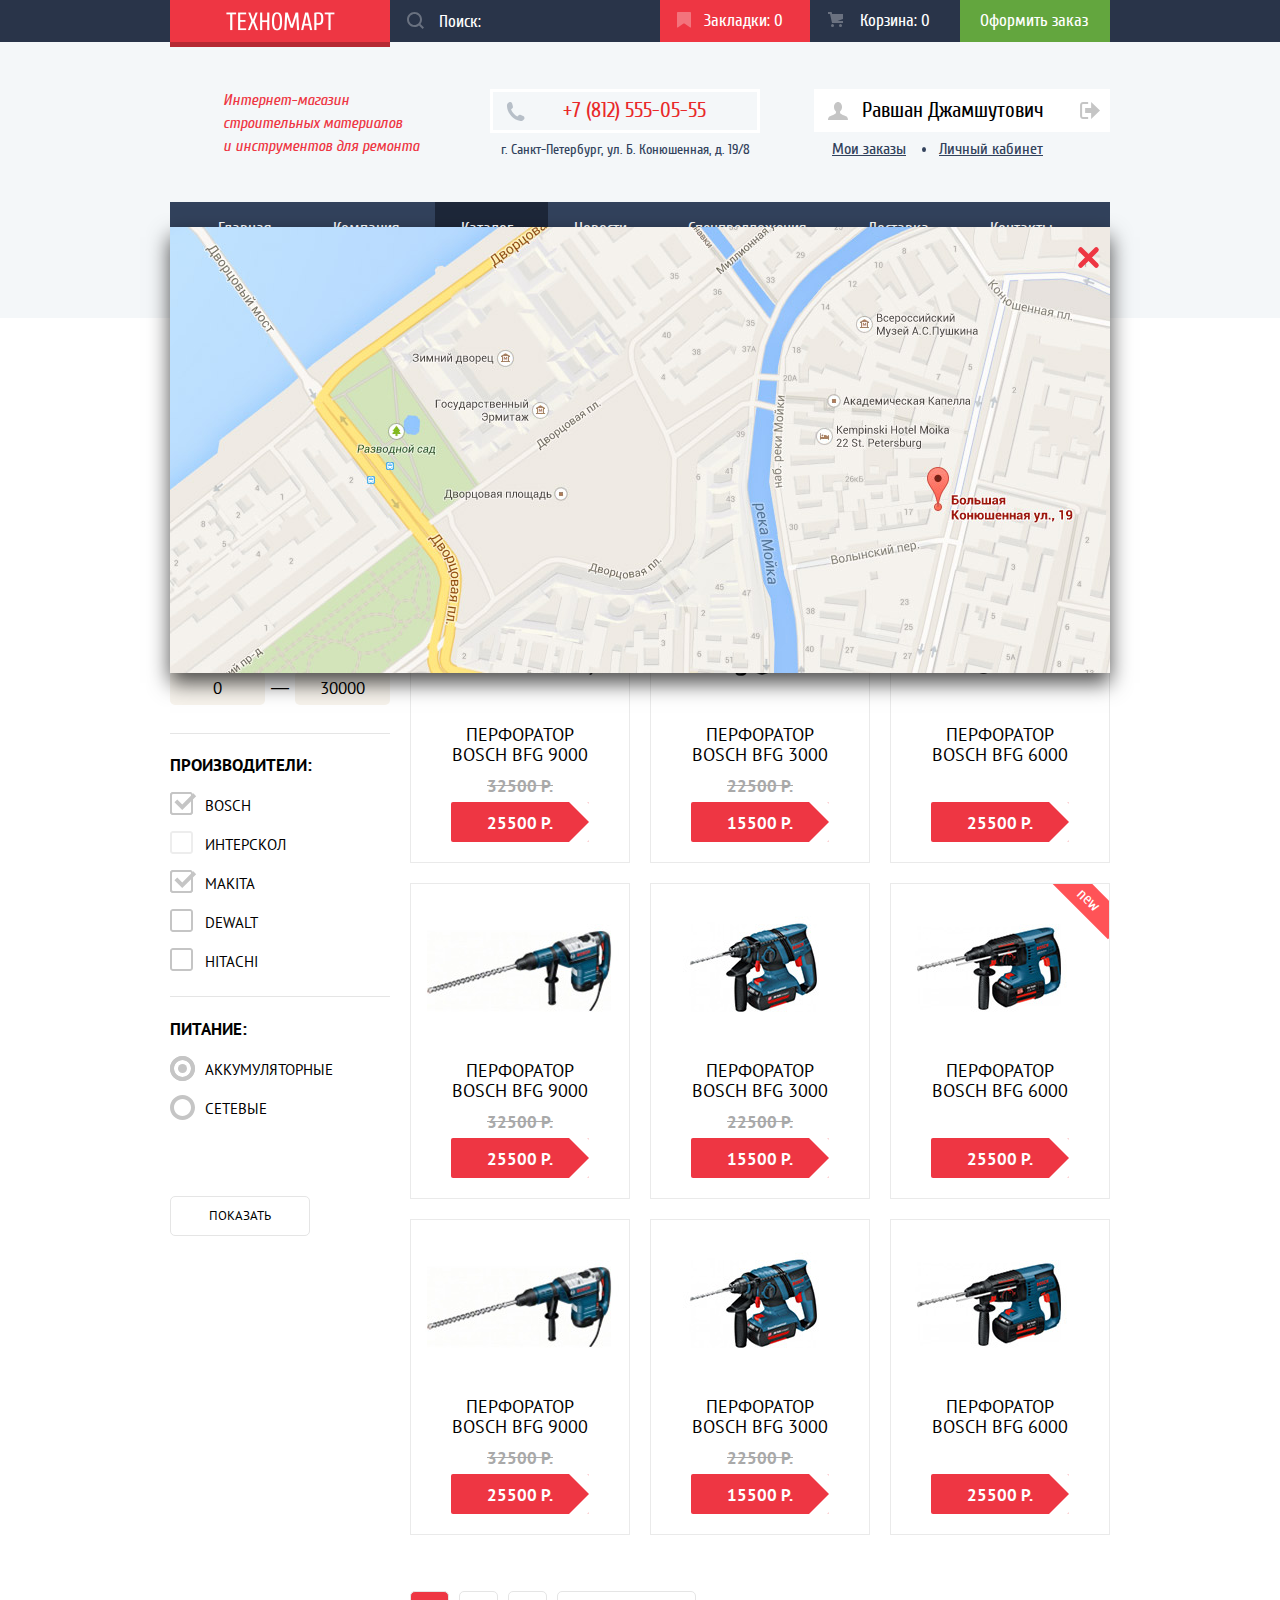
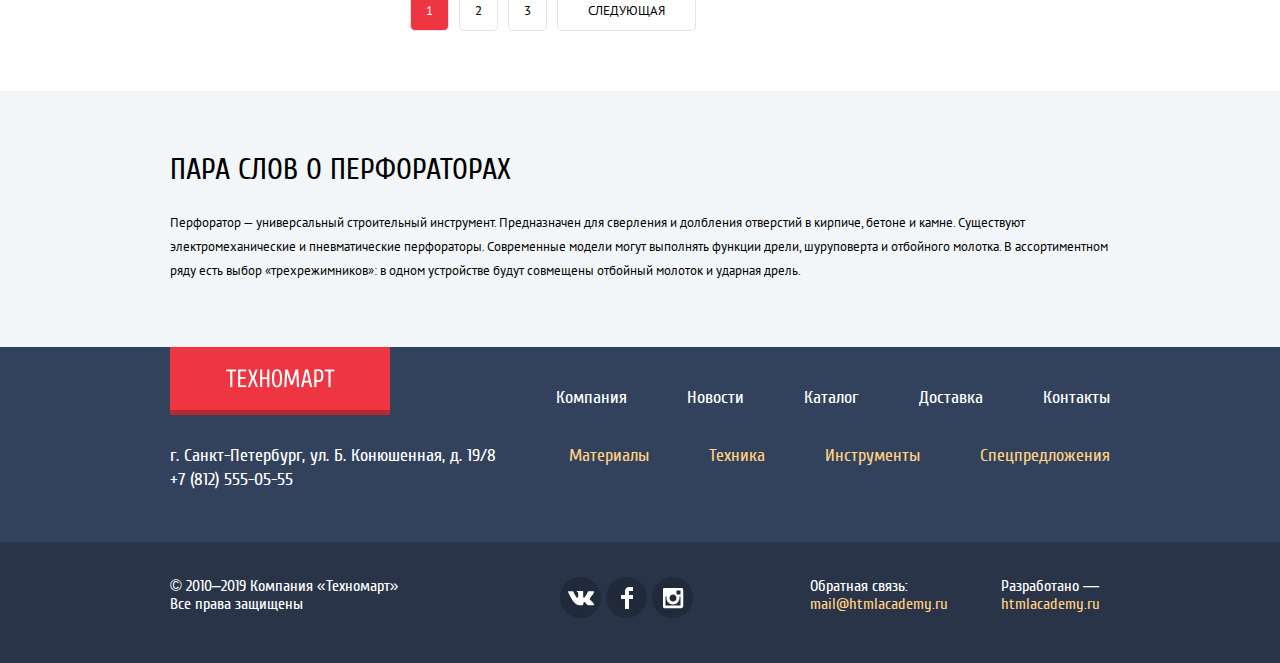
==== catalog.html @ ecae7a35 "Полностью сверстанный сайт без интерактива" ====
<!DOCTYPE html>
<html lang="ru">
<head>
  <meta charset="utf-8">
  <title>Главная страница - Интернет магазин строительных материалов и инструментов для ремонта</title>

  <meta name="keywords" content="">
  <meta name="description" content="">

  <link rel="icon" type="image/x-icon" href="#">
  <link rel="icon" type="image/png" href="#">

  <link href="https://fonts.googleapis.com/css?family=PT+Sans:400,700&display=swap&subset=cyrillic" rel="stylesheet">

  <link rel="stylesheet" href="css/normalize.css">
  <link rel="stylesheet" href="css/style.css">
</head>
<body class="inner-page">
<svg style="display: none;">
  <symbol id="checkbox-off" viewBox="0 0 27 23">
    <path d="M20,2c0.542,0,1,0.458,1,1v17c0,0.542-0.458,1-1,1H3c-0.542,0-1-0.458-1-1V3c0-0.542,0.458-1,1-1H20 M20,0H3
	C1.35,0,0,1.35,0,3v17c0,1.65,1.35,3,3,3h17c1.65,0,3-1.35,3-3V3C23,1.35,21.65,0,20,0L20,0z"/>
  </symbol>
  <symbol id="checkbox-on" viewBox="0 0 27 23">
    <g>
      <polygon points="7.285,7.486 4.456,10.315 12.239,18.098 26.171,4.166 23.343,1.337 12.239,12.439 		"/>
      <path d="M21,20c0,0.542-0.458,1-1,1H3c-0.542,0-1-0.458-1-1V3c0-0.542,0.458-1,1-1h16.908l1.585-1.585C21.051,0.158,20.545,0,20,0
			H3C1.35,0,0,1.35,0,3v17c0,1.65,1.35,3,3,3h17c1.65,0,3-1.35,3-3v-9.829l-2,2V20z"/>
    </g>
  </symbol>
  <symbol id="radio-off" viewBox="0 0 27 25">
    <path d="M12.5,4c4.687,0,8.5,3.813,8.5,8.5c0,4.687-3.813,8.5-8.5,8.5C7.813,21,4,17.187,4,12.5C4,7.813,7.813,4,12.5,4 M12.5,0
	C5.597,0,0,5.597,0,12.5S5.597,25,12.5,25S25,19.403,25,12.5S19.403,0,12.5,0L12.5,0z"/>
  </symbol>
  <symbol id="radio-on" viewBox="0 0 27 25">
    <g>
      <path d="M12.5,4c4.687,0,8.5,3.813,8.5,8.5c0,4.687-3.813,8.5-8.5,8.5C7.813,21,4,17.187,4,12.5C4,7.813,7.813,4,12.5,4 M12.5,0
	C5.597,0,0,5.597,0,12.5S5.597,25,12.5,25S25,19.403,25,12.5S19.403,0,12.5,0L12.5,0z"/>
      <circle cx="12.5" cy="12.5" r="4.5"/>
    </g>
  </symbol>
</svg>

<header class="main-head">

  <div class="main-head-top">
    <div class="container">

      <a class="logo" href="index.html">
        <img class="logo-img" src="img/logo.png" width="109" height="19" alt="Логотип Техномарт">
      </a>

      <form class="search" action="get">
        <label class="search-box">
          <span class="visually-hidden">Форма поиска по сайту</span>
          <input class="search-input" type="text" name="search" placeholder="Поиск:">
          <svg class="search-img" width="17px" height="17px" viewBox="0 0 17 17" enable-background="new 0 0 17 17"
               xml:space="preserve">
          <path fill="#fff" d="M17,15.586l-3.542-3.542C14.421,10.782,15,9.21,15,7.5C15,3.358,11.643,0,7.5,0C3.358,0,0,3.358,0,7.5
              C0,11.643,3.358,15,7.5,15c1.71,0,3.282-0.579,4.544-1.542L15.586,17L17,15.586z M2,7.5C2,4.467,4.467,2,7.5,2
              C10.532,2,13,4.467,13,7.5c0,3.032-2.468,5.5-5.5,5.5C4.467,13,2,10.532,2,7.5z"/>
        </svg>
        </label>
      </form>

      <ul class="order-counter">
        <li class="order-counter-item">
          <a class="order-counter-link notempty bookmarks" href="#">Закладки: 0</a>
        </li>
        <li class="order-counter-item">
          <a class="order-counter-link cart" href="#">Корзина: 0</a>
        </li>
        <li class="order-counter-item">
          <a class="order-counter-link order" href="#">Оформить заказ</a>
        </li>
      </ul>

    </div>
  </div>

  <div class="main-head-middle">
    <div class="container">

      <h1 class="slogan">Интернет-магазин строительных материалов<br> и инструментов для ремонта</h1>

      <address class="contact">
        <p class="contact-phone">+7 (812) 555-05-55</p>
        <p class="contact-address">г. Санкт-Петербург, ул. Б. Конюшенная, д. 19/8</p>
      </address>

      <ul class="profile">
        <li class="profile-item profile-item-in profile-item-top">
          <a class="profile-link icon" href="#">
            <svg class="icon-login" x="0px" y="0px"
                 width="20px" height="18px" viewBox="0 0 20 18" enable-background="new 0 0 20 18" xml:space="preserve">
              <path fill="#c5c5c5" d="M17.881,14.166c-2.144-0.735-4.256-1.666-5.207-2.39c-0.657-0.501-0.77-1.618-0.517-2.415
              c1.118-0.903,1.864-2.477,1.864-4.278C14.021,2.276,12.221,0,10,0S5.979,2.276,5.979,5.083c0,1.801,0.746,3.374,1.863,4.277
              c0.253,0.798,0.141,1.915-0.517,2.416c-0.95,0.724-3.063,1.654-5.207,2.39S0,18,0,18h20C20,18,20.025,14.901,17.881,14.166z"/>
            </svg>
            Равшан Джамшутович
          </a>
          <a class="profile-link profile-link-logout" href="#">
            <svg class="icon-logout" x="0px" y="0px"
                 width="21px" height="17px" viewBox="0 0 21 17" enable-background="new 0 0 21 17" xml:space="preserve">
              <g>
                <polygon fill="#c5c5c5" points="21,8.5 12.125,0 12.125,6 6.125,6 6.125,11 12.125,11 12.125,17 	"/>
                <path fill="#c5c5c5" d="M3.106,13.952V3.048c0.018-0.376,0.171-1.057,1.01-1.057h5.027V0H4.116C1.938,0,1.112,1.81,1.087,3.027
                  v10.946C1.112,15.189,1.938,17,4.116,17h5.027v-1.99H4.116C3.277,15.01,3.124,14.327,3.106,13.952z"/>
              </g>
            </svg>
          </a>
        </li>
        <li class="profile-item profile-item-bottom">
          <a class="profile-link" href="#">Мои заказы</a>
          <a class="profile-link" href="#">Личный кабинет</a>
        </li>
      </ul>

    </div>
  </div>

  <div class="main-head-bottom">
    <div class="container">

      <nav class="main-nav">
        <a class="main-nav-link" href="#">Главная</a>
        <a class="main-nav-link" href="#">Компания</a>
        <a class="main-nav-link active">Каталог</a>
        <a class="main-nav-link" href="#">Новости</a>
        <a class="main-nav-link" href="#">Спецпредложения</a>
        <a class="main-nav-link" href="#">Доставка</a>
        <a class="main-nav-link" href="#">Контакты</a>
      </nav>

    </div>
  </div>
</header>

<main class="main-content">
  <div class="container">

    <ul class="breadcrumbs">
      <li class="breadcrumbs-item">
        <a class="breadcrumbs-link" href="#">
          <svg x="0px" y="0px"
               width="15px" height="12px" viewBox="0 0 15 12" enable-background="new 0 0 15 12" xml:space="preserve">
            <g>
              <polygon fill="#C1C6CE" points="3,8 3,12 7,12 7,8 9,8 9,12 13,12 13,8 8,3.516 	"/>
              <path fill="#C1C6CE" d="M14.831,6.365L13,4.751V0h-2v2.987L8.332,0.635c-0.02-0.017-0.043-0.023-0.064-0.037
                c-0.026-0.018-0.052-0.035-0.08-0.047C8.156,0.539,8.125,0.533,8.093,0.527C8.062,0.521,8.032,0.515,8,0.515
                c-0.031,0-0.061,0.006-0.092,0.012C7.875,0.533,7.845,0.539,7.813,0.552C7.785,0.563,7.76,0.581,7.733,0.598
                c-0.021,0.014-0.045,0.02-0.064,0.037l-6.498,5.73C0.964,6.548,0.944,6.864,1.126,7.071C1.225,7.183,1.363,7.24,1.501,7.24
                c0.118,0,0.236-0.041,0.331-0.125L8,1.677l6.169,5.438C14.265,7.199,14.383,7.24,14.5,7.24c0.139,0,0.276-0.058,0.375-0.169
                C15.058,6.864,15.038,6.548,14.831,6.365z"/>
            </g>
          </svg>
          <span class="visually-hidden">Главная</span>
        </a>
      </li>
      <li class="breadcrumbs-item">
        <a class="breadcrumbs-link" href="#">Каталог</a>
      </li>
      <li class="breadcrumbs-item">
        <a class="breadcrumbs-link" href="#">Инструмент</a>
      </li>
      <li class="breadcrumbs-item">
        <a class="breadcrumbs-link">Перфораторы</a>
      </li>
    </ul>

    <section class="product">
      <h2 class="product-title">Перфораторы</h2>

      <div class="product-wrapper">

        <aside class="filter">
          <h2 class="filter-title">Фильтр:</h2>

          <form class="filter-form" action="http://echo.htmlacademy.ru">
            <fieldset class="filter-feature">
              <legend class="filter-subtitle">Цена:</legend>
              <div class="filter-cost">
                <div class="range">
                  <div class="range-scale">
                    <div class="range-bar" style="width: 90%;"></div>
                  </div>
                  <button class="range-toggle range-toggle-min" style="left: 20px;" type="button"><span
                    class="visually-hidden">Регулятор минимальной цены</span></button>
                  <button class="range-toggle range-toggle-max" style="right: 35px;" type="button"><span
                    class="visually-hidden">Регулятор максимальной цены</span></button>
                </div>
                <div class="price">
                  <label class="price-cost">
                    <input class="price-input" type="text" name="price" value="0" placeholder="0">
                  </label> —
                  <label class="price-cost">
                    <input class="price-input" type="text" name="price" value="30000" placeholder="1000000">
                  </label>
                </div>
              </div>
            </fieldset>

            <fieldset class="filter-feature">
              <legend class="filter-subtitle">Производители:</legend>
              <p class="filter-item">
                <label class="checkbox">
                  <input class="visually-hidden checkbox-input" type="checkbox" name="brands[]" value="Bosch" checked>
                  <svg class="checkbox-img" width="27" height="23">
                    <use class="checkbox-off" xlink:href="#checkbox-off"></use>
                    <use class="checkbox-on" xlink:href="#checkbox-on"></use>
                  </svg>
                  <span class="filter-label">Bosch</span>
                </label>
              </p>
              <p class="filter-item">
                <label class="checkbox">
                  <input class="visually-hidden checkbox-input" type="checkbox" name="brands[]" value="Интерскол"
                         disabled>
                  <svg class="checkbox-img" width="27" height="23">
                    <use class="checkbox-off" xlink:href="#checkbox-off"></use>
                    <use class="checkbox-on" xlink:href="#checkbox-on"></use>
                  </svg>
                  <span class="filter-label">Интерскол</span>
                </label>
              </p>
              <p class="filter-item">
                <label class="checkbox">
                  <input class="visually-hidden checkbox-input" type="checkbox" name="brands[]" value="Makita" checked>
                  <svg class="checkbox-img" width="27" height="23">
                    <use class="checkbox-off" xlink:href="#checkbox-off"></use>
                    <use class="checkbox-on" xlink:href="#checkbox-on"></use>
                  </svg>
                  <span class="filter-label">Makita</span>
                </label>
              </p>
              <p class="filter-item">
                <label class="checkbox">
                  <input class="visually-hidden checkbox-input" type="checkbox" name="brands[]" value="Dewalt">
                  <svg class="checkbox-img" width="27" height="23">
                    <use class="checkbox-off" xlink:href="#checkbox-off"></use>
                    <use class="checkbox-on" xlink:href="#checkbox-on"></use>
                  </svg>
                  <span class="filter-label">Dewalt</span>
                </label>
              </p>
              <p class="filter-item">
                <label class="checkbox">
                  <input class="visually-hidden checkbox-input" type="checkbox" name="brands[]" value="Hitachi">
                  <svg class="checkbox-img" width="27" height="23">
                    <use class="checkbox-off" xlink:href="#checkbox-off"></use>
                    <use class="checkbox-on" xlink:href="#checkbox-on"></use>
                  </svg>
                  <span class="filter-label">Hitachi</span>
                </label>
              </p>
            </fieldset>

            <fieldset class="filter-feature">
              <legend class="filter-subtitle">Питание:</legend>
              <p class="filter-item">
                <label class="radio">
                  <input class="visually-hidden radio-input" type="radio" name="energy" value="Аккумуляторные" checked>
                  <svg class="radio-img" width="27" height="25">
                    <use class="radio-off" xlink:href="#radio-off"></use>
                    <use class="radio-on" xlink:href="#radio-on"></use>
                  </svg>
                  <span class="filter-label">Аккумуляторные</span>
                </label>
              </p>
              <p class="filter-item">
                <label class="radio">
                  <input class="visually-hidden radio-input" type="radio" name="energy" value="Сетевые">
                  <svg class="radio-img" width="27" height="25">
                    <use class="radio-off" xlink:href="#radio-off"></use>
                    <use class="radio-on" xlink:href="#radio-on"></use>
                  </svg>
                  <span class="filter-label">Сетевые</span>
                </label>
              </p>
            </fieldset>

            <button class="filter-button">Показать</button>
          </form>
        </aside>

        <div class="product-wrapper-right">
          <div class="sort">
            <h2 class="sort-title">Сортировка</h2>
            <ul class="sort-list">
              <li class="sort-item">
                <a class="sort-link active" href="#">По цене</a>
              </li>
              <li class="sort-item">
                <a class="sort-link" href="#">По типу</a>
              </li>
              <li class="sort-item">
                <a class="sort-link" href="#">По функционалу</a>
              </li>
              <li class="sort-item triangle">
                <a class="sort-link up active" href="#"><span class="visually-hidden">По возрастанию</span></a>
              </li>
              <li class="sort-item triangle">
                <a class="sort-link down" href="#"><span class="visually-hidden">По убыванию</span></a>
              </li>
            </ul>
          </div>

          <div class="popular-content">
            <article class="popular-item">
              <header class="popular-head">
                <img class="popular-img" src="img/product-1.jpg" width="218" height="170"
                     alt="Картинка Перфоратор BOSCH BFG 9000">
                <p class="popular-action">
                  <a class="add-cart" href="#">Купить</a>
                  <a class="add-bookmark" href="#">В закладки</a>
                </p>
              </header>
              <a class="popular-price" href="#">
                <h2 class="title">Перфоратор BOSCH BFG 9000</h2>
                <b class="old-price">32500 Р.</b>
                <b class="new-price">25500 Р.</b>
              </a>
            </article>

            <article class="popular-item">
              <header class="popular-head">
                <img class="popular-img" src="img/product-2.jpg" width="218" height="170"
                     alt="Картинка Перфоратор BOSCH BFG 3000">
                <p class="popular-action">
                  <a class="add-cart" href="#">Купить</a>
                  <a class="add-bookmark" href="#">В закладки</a>
                </p>
              </header>
              <a class="popular-price" href="#">
                <h2 class="title">Перфоратор BOSCH BFG 3000</h2>
                <b class="old-price">22500 Р.</b>
                <b class="new-price">15500 Р.</b>
              </a>
            </article>

            <article class="popular-item new">
              <header class="popular-head">
                <img class="popular-img" src="img/product-3.jpg" width="218" height="170"
                     alt="Картинка Перфоратор BOSCH BFG 6000">
                <p class="popular-action">
                  <a class="add-cart" href="#">Купить</a>
                  <a class="add-bookmark" href="#">В закладки</a>
                </p>
              </header>
              <a class="popular-price" href="#">
                <h2 class="title">Перфоратор BOSCH BFG 6000</h2>
                <b class="old-price"></b>
                <b class="new-price">25500 Р.</b>
              </a>
            </article>

            <article class="popular-item">
              <header class="popular-head">
                <img class="popular-img" src="img/product-1.jpg" width="218" height="170"
                     alt="Картинка Перфоратор BOSCH BFG 9000">
                <p class="popular-action">
                  <a class="add-cart" href="#">Купить</a>
                  <a class="add-bookmark" href="#">В закладки</a>
                </p>
              </header>
              <a class="popular-price" href="#">
                <h2 class="title">Перфоратор BOSCH BFG 9000</h2>
                <b class="old-price">32500 Р.</b>
                <b class="new-price">25500 Р.</b>
              </a>
            </article>

            <article class="popular-item">
              <header class="popular-head">
                <img class="popular-img" src="img/product-2.jpg" width="218" height="170"
                     alt="Картинка Перфоратор BOSCH BFG 3000">
                <p class="popular-action">
                  <a class="add-cart" href="#">Купить</a>
                  <a class="add-bookmark" href="#">В закладки</a>
                </p>
              </header>
              <a class="popular-price" href="#">
                <h2 class="title">Перфоратор BOSCH BFG 3000</h2>
                <b class="old-price">22500 Р.</b>
                <b class="new-price">15500 Р.</b>
              </a>
            </article>

            <article class="popular-item new">
              <header class="popular-head">
                <img class="popular-img" src="img/product-3.jpg" width="218" height="170"
                     alt="Картинка Перфоратор BOSCH BFG 6000">
                <p class="popular-action">
                  <a class="add-cart" href="#">Купить</a>
                  <a class="add-bookmark" href="#">В закладки</a>
                </p>
              </header>
              <a class="popular-price" href="#">
                <h2 class="title">Перфоратор BOSCH BFG 6000</h2>
                <b class="old-price"></b>
                <b class="new-price">25500 Р.</b>
              </a>
            </article>

            <article class="popular-item">
              <header class="popular-head">
                <img class="popular-img" src="img/product-1.jpg" width="218" height="170"
                     alt="Картинка Перфоратор BOSCH BFG 9000">
                <p class="popular-action">
                  <a class="add-cart" href="#">Купить</a>
                  <a class="add-bookmark" href="#">В закладки</a>
                </p>
              </header>
              <a class="popular-price" href="#">
                <h2 class="title">Перфоратор BOSCH BFG 9000</h2>
                <b class="old-price">32500 Р.</b>
                <b class="new-price">25500 Р.</b>
              </a>
            </article>

            <article class="popular-item">
              <header class="popular-head">
                <img class="popular-img" src="img/product-2.jpg" width="218" height="170"
                     alt="Картинка Перфоратор BOSCH BFG 3000">
                <p class="popular-action">
                  <a class="add-cart" href="#">Купить</a>
                  <a class="add-bookmark" href="#">В закладки</a>
                </p>
              </header>
              <a class="popular-price" href="#">
                <h2 class="title">Перфоратор BOSCH BFG 3000</h2>
                <b class="old-price">22500 Р.</b>
                <b class="new-price">15500 Р.</b>
              </a>
            </article>

            <article class="popular-item">
              <header class="popular-head">
                <img class="popular-img" src="img/product-3.jpg" width="218" height="170"
                     alt="Картинка Перфоратор BOSCH BFG 6000">
                <p class="popular-action">
                  <a class="add-cart" href="#">Купить</a>
                  <a class="add-bookmark" href="#">В закладки</a>
                </p>
              </header>
              <a class="popular-price" href="#">
                <h2 class="title">Перфоратор BOSCH BFG 6000</h2>
                <b class="old-price"></b>
                <b class="new-price">25500 Р.</b>
              </a>
            </article>
          </div>

          <ul class="pagination">
            <li class="pagination-item">
              <a class="pagination-link active">1</a>
            </li>
            <li class="pagination-item">
              <a class="pagination-link" href="#">2</a>
            </li>
            <li class="pagination-item">
              <a class="pagination-link" href="#">3</a>
            </li>
            <li class="pagination-item">
              <a class="pagination-link long" href="#">Следующая</a>
            </li>
          </ul>
        </div>

      </div>

    </section>
  </div>

  <section class="product-about">
    <div class="container">
      <h2 class="product-about-title">Пара слов о перфораторах</h2>
      <p class="product-about-text">Перфоратор — универсальный строительный инструмент. Предназначен для сверления и
        долбления отверстий в кирпиче, бетоне и камне.
        Существуют электромеханические и пневматические перфораторы. Современные модели могут выполнять функции дрели,
        шуруповерта и отбойного молотка. В ассортиментном ряду есть выбор «трехрежимников»: в одном устройстве будут
        совмещены отбойный молоток и ударная дрель.</p>
    </div>
  </section>
</main>

<footer class="main-footer">
  <div class="container">
    <div class="main-footer-top">
      <a class="logo">
        <img class="logo-img" src="img/logo.png" width="109" height="19" alt="Логотип Техномарт">
      </a>
      <ul class="footer-nav">
        <li class="footer-nav-item">
          <a class="footer-nav-link" href="#">Компания</a>
        </li>
        <li class="footer-nav-item">
          <a class="footer-nav-link" href="#">Новости</a>
        </li>
        <li class="footer-nav-item">
          <a class="footer-nav-link">Каталог</a>
        </li>
        <li class="footer-nav-item">
          <a class="footer-nav-link" href="#">Доставка</a>
        </li>
        <li class="footer-nav-item">
          <a class="footer-nav-link" href="#">Контакты</a>
        </li>
      </ul>
    </div>

    <div class="main-footer-middle">
      <address class="address">г. Санкт-Петербург, ул. Б. Конюшенная, д. 19/8 +7 (812) 555-05-55</address>
      <ul class="footer-nav">
        <li class="footer-nav-item">
          <a class="footer-nav-link" href="#">Материалы</a>
        </li>
        <li class="footer-nav-item">
          <a class="footer-nav-link" href="#">Техника</a>
        </li>
        <li class="footer-nav-item">
          <a class="footer-nav-link" href="#">Инструменты</a>
        </li>
        <li class="footer-nav-item">
          <a class="footer-nav-link" href="#">Спецпредложения</a>
        </li>
      </ul>
    </div>
  </div>

  <div class="main-footer-bottom">
    <div class="container">
      <p class="copyright">
        © 2010–2019 Компания «Техномарт»
        Все права защищены
      </p>

      <ul class="social">
        <li class="social-item">
          <a class="social-link vk" href="#"><span class="visually-hidden">Вконтакте</span></a>
        </li>
        <li class="social-item">
          <a class="social-link fb" href="#"><span class="visually-hidden">Facebook</span></a>
        </li>
        <li class="social-item">
          <a class="social-link ins" href="#"><span class="visually-hidden">Instagram</span></a>
        </li>
      </ul>

      <ul class="feedback">
        <li class="feedback-item">
          Обратная связь:
          <a class="feedback-link" href="mailto:mail@htmlacademy.ru" target="_blank">mail@htmlacademy.ru</a>
        </li>
        <li class="feedback-item">
          Разработано —
          <a class="feedback-link" href="http://htmlacademy.ru">htmlacademy.ru</a>
        </li>
      </ul>
    </div>
  </div>
</footer>

<section class="modal  modal-contact">
  <h2 class="visually-hidden">Форма обратной связи</h2>

  <form class="form-contact" action="post">
    <div class="form-contact-box">
      <p class="form-contact-item">
        <label class="form-contact-title" for="contact-name">Ваше имя:</label>
        <input class="form-contact-input" id="contact-name" type="text" name="name" placeholder="Имя Фамилия">
      </p>
      <p class="form-contact-item">
        <label class="form-contact-title" for="contact-email">Ваш email:</label>
        <input class="form-contact-input" id="contact-email" type="email" name="email" placeholder="email@example.com">
      </p>
      <p class="form-contact-item wide">
        <label class="form-contact-title" id="contact-text" for="">Текст письма:</label>
        <textarea class="form-contact-textarea" id="contact-text" name="text"
                  placeholder="В свободной форме"></textarea>
      </p>
    </div>
    <div class="form-contact-button">
      <p class="form-contact-box">
        <button class="button contact-button" type="submit">Отправить</button>
      </p>
    </div>
  </form>
  <button class="modal-close" type="button"><span class="visually-hidden">Закрыть модальное окно</span></button>
</section>

<section class="modal modal-show modal-map">
  <h2 class="visually-hidden">Карта проезда</h2>
  <p class="modal-map-item">
    <img class="modal-map-img" src="img/map-big.jpg" width="940" height="496" alt="Большая Конюшенная ул. 19">
  </p>
  <button class="modal-close" type="button"><span class="visually-hidden">Закрыть модальное окно</span></button>
</section>

<script src="#"></script>
</body>
</html>
---- css/style.css ----
@font-face {
  font-family: "Cuprum";
  font-weight: 400;
  font-style: normal;
  src: local("Cuprum"), local("Cuprum Regular"), local("Cuprum-Regular"),
        url("../font/cuprum.woff2") format("woff2"),
        url("../font/cuprum.woff") format("woff");
}

@font-face {
  font-family: "Cuprum";
  font-weight: 700;
  font-style: normal;
  src: local("Cuprum Bold"), local("Cuprum-Bold"),
        url("../font/cuprumbold.woff2") format("woff2"),
        url("../font/cuprumbold.woff") format("woff");
}

@font-face {
  font-family: "Cuprum";
  font-weight: 400;
  font-style: italic;
  src: local("Cuprum Italic"), local("Cuprum-Italic"),
  url("../font/cuprumitalic.woff2") format("woff2"),
  url("../font/cuprumitalic.woff") format("woff");
}

@font-face {
  font-family: "Cuprum";
  font-weight: 700;
  font-style: italic;
  src: local("Cuprum Bold Italic"), local("Cuprum-Bold-Italic"),
  url("../font/cuprumbolditalic.woff2") format("woff2"),
  url("../font/cuprumbolditalic.woff") format("woff");
}

*,
*::before,
*::after {
  box-sizing: inherit;
}

html,
body {
  height: 100%;
  margin: 0;
}

html {
  box-sizing: border-box;
}

body {
  position: relative;
  min-width: 960px;

  font-family: "Cuprum", Arial, sans-serif;
  font-size: 18px;
  line-height: 24px;
  font-weight: 400;
  color: #000;

  background-color: #fff;
}

img {
  max-width: 100%;
  height: auto;
}

a {
  text-decoration: none;
}

.visually-hidden {
  position: absolute;
  width: 1px;
  height: 1px;
  margin: -1px;
  border: 0;
  padding: 0;
  white-space: nowrap;
  clip-path: inset(100%);
  clip: rect(0 0 0 0);
  overflow: hidden;
}

.container {
  width: 960px;
  margin: 0 auto;
  padding: 0 10px;
}

.title {
  margin: 0;
  margin-bottom: 26px;

  font-size: 30px;
  line-height: 30px;
  font-weight: 400;
  color: #000;
  text-transform: uppercase;
}

.paragraph {
  margin: 13px 0;

  font-family: "PT Sans", Arial, sans-serif;
  font-size: 13px;
  line-height: 24px;
  font-weight: 400;
  color: #000;
}

/** Шапка **/
.main-head {
  margin-bottom: 60px;

  color: #32425c;
  background-color: #f4f7f9;
}

.inner-page .main-head {
  margin-bottom: 20px;
}

/* Верх шапки */
.main-head-top {
  margin-bottom: 47px;

  font-family: "Cuprum", Arial, sans-serif;
  font-size: 17px;
  line-height: 18px;
  font-weight: 400;
  color: #fff;

  background-color: #293449;
}

.main-head-top .container {
  display: flex;
}

/* Логотип */
.logo {
  display: flex;
  justify-content: center;
  align-items: center;
  width: 220px;
  height: 42px;

  color: #fff;

  background-color: #ee3643;
  box-shadow: 0 5px #b52933;
  outline: none;
}

.logo[href]:hover,
.logo[href]:focus {
  background-color: #ca2c37;
  box-shadow: 0 5px #9a212a;
}

.logo[href]:active {
  background-color: #ba2732;
  box-shadow: 0 5px #8e1e26;
}

.logo-img {
  width: 109px;
  height: 19px;
}

/* Поиск */
.search {
  position: relative;
  width: 270px;
}

.search-input {
  width: 100%;
  height: 42px;
  padding: 0;
  padding-left: 49px;
  padding-right: 17px;

  font: inherit;

  background-color: #293449;

  border: none;
  outline: none;
}

.search-input:hover,
.search-box:hover .search-input {
  background-color: #212a3a;
}

.search-input:active {
  background-color: #293449;
}

.search-input:focus,
.search-box:hover .search-input:focus {
  color: #000;
  background-color: #fff;
}

.search-input::placeholder {
  color: #fff;
}

.search-input:focus::placeholder {
  color: #000;
}

.search-img {
  position: absolute;
  top: 12px;
  left: 17px;
}

.search-img path {
  fill: rgba(255, 255, 255, .3);
}

.search-box:hover > .search-img path {
  fill: #fff;
}

.search-input:focus + .search-img path {
  fill: #ee3643;
}

/* Ссылки действий с заказом */
.order-counter {
  display: flex;
  margin: 0;
  padding: 0;

  list-style: none;
}

.order-counter-item {
  width: 150px;
}

.order-counter-link {
  position: relative;

  display: block;
  padding: 12px 0;
  color: #fff;

  outline: none;
}

.order-counter-link:hover,
.order-counter-link:focus {
  background-color: #212a3a;
}

.order-counter-link:active {
  background-color: #161d29;
}

.order-counter-link.notempty {
  background-color: #ee3643;
}

.order-counter-link.notempty:hover,
.order-counter-link.notempty:focus {
  background-color: rgba(238, 54, 67, .8);
}

.order-counter-link.notempty:active {
  background-color: rgba(238, 54, 67, .6);
}

.order-counter-link.bookmarks {
  padding-left: 44px;
}

.order-counter-link.cart {
  padding-left: 50px;
}

.order-counter-link.order {
  padding-left: 20px;
  padding-right: 22px;

  background-color: #63a63e;
}

.order-counter-link.order:hover,
.order-counter-link.order:focus {
  background-color: #5fbb2d;
}

.order-counter-link.order:active {
  color: rgba(255, 255, 255, .5);
  background-color: #518534;
}

.order-counter-link.bookmarks::before,
.order-counter-link.cart::before {
  position: absolute;
  top: 12px;

  background-repeat: no-repeat;

  opacity: .3;
  content: "";
}

.order-counter-link.bookmarks::before {
  left: 17px;

  width: 14px;
  height: 16px;

  background-image: url("../img/icon-bookmark.svg");
}

.order-counter-link.cart::before {
  left: 18px;

  width: 15px;
  height: 15px;

  background-image: url("../img/icon-cart.svg");
}

.order-counter-link.bookmarks:hover::before,
.order-counter-link.cart:hover::before,
.order-counter-link.bookmarks:focus::before,
.order-counter-link.cart:focus::before {
  opacity: 1;
}

.order-counter-link.bookmarks:active::before,
.order-counter-link.cart:active::before {
  opacity: .5;
}

/** Центр шапки **/
.main-head-middle {
  margin-bottom: 40px;
}

.main-head-middle .container {
  display: flex;
}

/* Слоган */
.main-head-middle .slogan {
  width: 300px;
  margin: 0;
  margin-right: 20px;
  padding-left: 53px;
  padding-right: 50px;

  font-size: 16px;
  line-height: 23px;
  font-weight: 400;
  font-style: italic;
  color: #ee3643;
}

/* Контакты */
.main-head-middle .contact {
  width: 270px;
  font-style: normal;
}

.main-head-middle .contact-phone,
.main-head-middle .contact-address {
  margin: 0;
}

.main-head-middle .contact-phone {
  position: relative;

  margin-bottom: 5px;
  padding-top: 8px;
  padding-left: 70px;
  padding-right: 49px;
  padding-bottom: 9px;

  font-size: 21px;
  line-height: 21px;
  font-weight: 400;
  color: #e9292a;

  border: 3px solid #fff;
}

.main-head-middle .contact-phone::before {
  position: absolute;
  top: 10px;
  left: 13px;

  width: 19px;
  height: 19px;

  background-image: url("../img/icon-phone.svg");
  background-repeat: no-repeat;

  content: "";
}

.main-head-middle .contact-address {
  font-size: 14px;
  line-height: 24px;
  font-weight: 400;
  color: #32425c;
  text-align: center;
}

.profile {
  max-width: 300px;
  margin: 0;
  margin-left: auto;
  padding: 0;

  list-style: none;
}

.profile-item {
  display: flex;
  flex-wrap: wrap;
}

.profile-item-top {
  margin-bottom: 8px;
}

.profile-item-bottom {}

.profile-link {
  position: relative;
  outline: none;
}

.profile-item-top .profile-link {
  margin-right: 10px;
  padding: 11px 25px;

  font-size: 21px;
  line-height: 21px;
  color: #000;
  
  background-color: #fff;
}

.profile-item-top .profile-link:hover,
.profile-item-top .profile-link:focus {
  color: #ee3643;
}

.profile-item-top .profile-link:active {
  color: #c5c5c5;
}

.profile-item-in .profile-link {
  margin-right: 0;
}

.profile-item-top .profile-link-logout {
  padding: 13px 10px 0;
}

.profile-link:hover path,
.profile-link:hover polygon,
.profile-link:focus path,
.profile-link:focus polygon {
  fill: #32425c;
}

.profile-link:active path,
.profile-link:active polygon {
  fill: #c5c5c5;
}

.profile-item-bottom .profile-link {
  position: relative;

  margin-right: 33px;

  font-size: 16px;
  line-height: 18px;
  color: #32425c;
  text-decoration: underline;
}

.profile-item-bottom .profile-link:hover,
.profile-item-bottom .profile-link:focus {
  color: #ee3643;
}

.profile-item-bottom .profile-link:active {
  color: rgba(50, 66, 92, .3);
}

.profile-item-bottom .profile-link:first-child {
  margin-left: 18px;
}

.profile-item-bottom .profile-link:last-child {
  margin-right: 0;
}

.profile-item-bottom .profile-link::before {
  position: absolute;
  top: 7px;
  right: -20px;

  width: 4px;
  height: 5px;

  background-color: #32425c;
  border-radius: 50%;

  content: "";
}

.profile-item-bottom .profile-link:last-child::before {
  background-color: transparent;
}

.profile-link.icon {
  padding-left: 48px;
}

.profile-link:last-child {
  margin-right: 0;
}

.profile-link .icon-login {
  position: absolute;
  top: 13px;
  left: 14px;
}

/* Низ шапки */
.main-head-bottom {
  padding-bottom: 60px;
}

/* Навигация */
.main-nav {
  display: flex;
  flex-wrap: wrap;

  padding-left: 22px;
  padding-right: 22px;

  color: #fff;

  background-color: #32425c;
  border-bottom: 5px solid #293449;
}

.main-nav-link {
  flex-grow: 1;
  padding: 18px 26px 16px;

  font-size: 17px;
  line-height: 17px;
  color: #fff;

  outline: none;
}

.main-nav-link:hover,
.main-nav-link:focus {
  background-color: #293449;
}

.main-nav-link.active,
.main-nav-link:active {
  background-color: #1d2739;
  box-shadow: 0 5px #1d2739;
}

/** Основной контент **/
.main-content {
  margin-bottom: 85px;
}

.inner-page .main-content {
  margin-bottom: 0;
}

/* Секции категории */
.category {
  margin-bottom: 53px;
}

.category-top {
  display: flex;
  flex-wrap: wrap;
  margin-bottom: 20px;
}

.category-item {
  width: 300px;
  margin-right: 20px;
  padding-top: 22px;
  padding-left: 23px;
  padding-right: 100px;
  padding-bottom: 18px;

  background-repeat: no-repeat;
}

.category-item:last-child {
  margin-right: 0;
}

.category-item.new {
  position: relative;
  overflow: hidden;
}

.category-item.new::before {
  position: absolute;
  top: 6px;
  right: -22px;

  width: 83px;
  height: 28px;
  padding-top: 6px;

  font-size: 16px;
  line-height: 1;
  color: #fff;
  text-align: center;

  background-color: #ff5357;

  transform: rotate(45deg);
  content: "new";
}

.category-item.yellow-color {
  background-color: #ffbf47;
  background-image: url("../img/icon-1.svg");
  background-position: 213px 32px;
}

.category-item.blue-color {
  background-color: #3bbce3;
  background-image: url("../img/icon-2.svg");
  background-position: 197px 34px;
}

.category-item.pink-color {
  background-color: #dc91d8;
  background-image: url("../img/icon-3.svg");
  background-position: 191px 31px;
}

.category-item.green-color {
  background-color: #8ed78f;
  background-image: url("../img/icon-4.svg");
  background-position: 196px 27px;
}

.category-item.yellow-color.delivery {
  background-color: #ffbf47;
  background-image: url("../img/icon-5.svg");
  background-position: 191px 33px;
}

.category-item .title {
  margin: 0;
  margin-bottom: 15px;

  font-size: 24px;
  line-height: 30px;
  font-weight: 700;
  color: #fff;
  text-transform: capitalize;
}

.category-button {
  display: inline-block;
  width: 130px;
  margin-left: 2px;
  padding: 10px 20px;

  font-size: 14px;
  line-height: 18px;
  color: #fff;
  text-align: center;
  text-transform: uppercase;

  background-color: rgba(0, 0, 0, .1);
  border-radius: 5px;

  outline: none;
}

.category-button:hover,
.category-button:focus {
  background-color: rgba(0, 0, 0, .2);
}

.category-button:active {
  background-color: rgba(0, 0, 0, .3);
}

/* Слайдер */
.category-bottom {
  display: flex;
}

.slider {
  position: relative;
  width: 620px;
  margin-right: 20px;
}

.slider-list {
  margin: 0;
  padding: 0;

  list-style: none;
}

.slider-item {
  position: relative;
  display: none;
}

.slider-item.active {
  display: block;
}

.slider-img {
  position: absolute;
  top: 0;
  left: 0;
  z-index: -1;

  width: 620px;
  height: 266px;
}

.slider-box {
  position: relative;
  width: 60%;
  min-height: 266px;
  padding-top: 23px;
  padding-bottom: 20px;
  padding-left: 26px;

  color: #fff;
}

.slider-title {
  margin: 0;
  margin-bottom: 5px;

  font-size: 36px;
  line-height: 36px;
  font-weight: 700;
  text-transform: uppercase;
}

.slider-desc {
  margin: 0;

  font-size: 18px;
  line-height: 24px;
  font-weight: 400;
  text-overflow: ellipsis;
  white-space: nowrap;

  overflow: hidden;
}

.slider-button {
  position: absolute;
  bottom: 20px;

  display: inline-block;
  padding: 10px 0;
  padding-left: 49px;
  padding-right: 45px;

  font-size: 14px;
  line-height: 18px;
  font-weight: 400;
  color: #fff;
  text-transform: uppercase;

  background-color: #ee3643;
  border-radius: 5px;
}

.slider-button:hover,
.slider-button:focus {
  background-color: #ca2c37;
}

.slider-button:active {
  background-color: #ba2732;
}

.slider-controls {
  position: absolute;
  bottom: 36px;
  right: 295px;

  display: flex;
  margin: 0;
}

.slider-control {
  position: relative;

  display: block;
  width: 10px;
  height: 10px;
  margin-right: 10px;

  background-color: #fff;
  border-radius: 50%;

  cursor: pointer;
}

.slider-control:last-child {
  margin-right: 0;
}

.slider-control.active::before,
.slider-control:hover::before,
#slider-1:checked ~ .slider-controls .slider-control-1::before,
#slider-2:checked ~ .slider-controls .slider-control-2::before,
#slider-arrow-1:checked ~ .slider-controls .slider-control-1::before,
#slider-arrow-2:checked ~ .slider-controls .slider-control-2::before {
  position: absolute;
  left: 2px;
  top: 2px;

  width: 6px;
  height: 6px;

  background-color: #ee3643;
  border-radius: 50%;

  content: "";
}

.slider-arrow {
  position: absolute;
  top: 50%;

  width: 22px;
  height: 40px;
  margin-top: -20px;
  padding: 0;

  background-color: transparent;
  background-image: url("../img/icon-left.svg");
  background-repeat: no-repeat;

  border: none;

  cursor: pointer;
  outline: none;
}

.slider-arrow-left {
  left: 24px;
}

.slider-arrow-right {
  right: 21px;
  transform: rotate(180deg);
}

.slider-arrow:hover,
.slider-arrow:focus {
  opacity: .5;
}

.slider-arrow:active {
  opacity: .3;
}

#slider-1:checked ~ .slider-list .slider-item-1,
#slider-2:checked ~ .slider-list .slider-item-2,
#slider-arrow-1:checked ~ .slider-list .slider-item-1,
#slider-arrow-2:checked ~ .slider-list .slider-item-2 {
  display: block;
}

.category-right {
  width: 300px;
}

.category-right .category-item {
  margin-bottom: 20px;
}

.category-right .category-item:last-child {
  margin-bottom: 0;
}

/* Популярные товары */
.section-head{
  display: flex;
  justify-content: space-between;
  align-items: center;
  margin-bottom: 20px;
  padding: 27px;

  background-color: #f9f5f0;
}

.section-head .title {
  margin: 0;

  font-size: 30px;
  line-height: 30px;
  font-weight: 400;
  color: #32425c;
  text-transform: uppercase;
}

.button {
  display: inline-block;
  min-width: 253px;
  padding: 10px 53px;

  font-size: 14px;
  line-height: 18px;
  color: #fff;
  text-align: center;
  text-transform: uppercase;

  background-color: #ee3643;
  border-radius: 5px;
  border: none;
  outline: none;

  cursor: pointer;
}

.button:hover,
.button:focus {
  background-color: #ca2c37;
}

.button:active {
  background-color: #ba2732;
}

.popular {
  margin-bottom: 20px;
}

.popular-content {
  display: flex;
  flex-wrap: wrap;
  margin-bottom: 20px;
}

.product-wrapper-right .popular-content {
  width: 700px;
  margin-bottom: 56px;
}

.popular-item {
  align-self: flex-start;
  position: relative;

  width: 220px;
  margin-bottom: 20px;
  margin-right: 20px;

  border: 1px solid #eaeaea;
}

.popular .popular-item:nth-child(4n),
.product-wrapper-right .popular-item:nth-child(3n){
  margin-right: 0;
}

.popular .popular-item:nth-last-child(-n+4),
.product-wrapper-right .popular-item:nth-last-child(-n+3) {
  margin-bottom: 0;
}

.popular-item:hover,
.popular-item:focus {
  box-shadow: 0 15px 25px rgba(41, 52, 73, .5);
}

.popular-item.new {
  overflow: hidden;
}

.popular-item.new::before {
  position: absolute;
  top: 2px;
  right: -21px;
  z-index: 2;

  width: 83px;
  height: 28px;
  padding-top: 6px;

  font-size: 16px;
  line-height: 1;
  color: #fff;
  text-align: center;

  background-color: #ff5357;

  transform: rotate(45deg);
  content: "new";
}

.popular-head {
  position: relative;
}

.popular-img {
  width: 218px;.visually-hidden
  height: 170px;
}

.popular-action {
  position: absolute;
  top: 0;
  left: 0;
  z-index: 1;

  display: none;
  width: 218px;
  height: 170px;
  margin: 0;
  padding: 42px 41px;

  background-color: #fff;
}

.popular-item:hover .popular-action {
  display: block;
}

.popular-action .add-cart,
.popular-action .add-bookmark {
  display: block;
  width: 100%;

  font-size: 14px;
  line-height: 18px;
  text-transform: uppercase;
  text-align: center;

  border-radius: 2px;
}

.popular-action .add-cart {
  position: relative;

  margin-bottom: 7px;
  padding: 11px 0 7px 3px;

  color: #fff;

  background-color: #63a63e;
  box-shadow: 0 3px #367315;
}

.popular-action .add-cart::before {
  position: absolute;
  left: 12px;
  top: 12px;

  width: 15px;
  height: 15px;

  background-image: url("../img/icon-cart.svg");
  background-repeat: no-repeat;

  opacity: .3;
  content: "";
}

.popular-action .add-cart:hover,
.popular-action .add-cart:focus {
  background-color: #5fbb2d;
}

.popular-action .add-cart:active {
  background-color: #518534;
}

.popular-action .add-cart:hover::before,
.popular-action .add-cart:active::before {
  opacity: 1;
}

.popular-action .add-bookmark {
  padding: 8px;

  color: #32425c;

  background-color: #fff;
  border: 3px solid #63a63e;
}

.popular-action .add-bookmark:hover,
.popular-action .add-bookmark:focus {
  border-color: #32425c;
}

.popular-action .add-bookmark:active {
  opacity: .3;
}

.popular-price {
  display: block;
  padding: 0 30px 20px;

  font-family: "PT Sans", Arial, sans-serif;
  font-size: 17px;
  line-height: 18px;
  font-weight: 700;
  color: #000;
}

.popular-price .title {
  margin: 0;
  margin-bottom: 12px;
  padding: 0;

  font-size: 18px;
  line-height: 20px;
  color: #000;
  text-align: center;

  background-color: transparent;
}

.popular-price:hover .title {
  text-decoration: underline;
}

.popular-price .old-price,
.popular-price .new-price {
  display: block;
  text-align: center;
}

.popular-price .old-price {
  min-height: 18px;
  margin-bottom: 7px;

  color: #a9a9a9;
  text-decoration: line-through;
  white-space: nowrap;
  text-overflow: ellipsis;

  overflow: hidden;
}

.popular-price .new-price {
  position: relative;

  width: 138px;
  height: 40px;
  margin: 0 auto;
  padding: 12px 24px;
  padding-right: 25px;

  color: #fff;
  white-space: nowrap;
  text-overflow: ellipsis;

  background-color: #ee3643;
  border-radius: 2px;

  overflow: hidden;
}

.popular-price .new-price::after {
  position: absolute;
  top: 0;
  right: -20px;

  width: 0;
  height: 0;

  border: 20px solid #fff;
  border-left-color: #ee3643;

  content: "";
}

/* Бренды */
.brand {
  margin-bottom: 85px;
}

.brand-list {
  display: flex;
  flex-wrap: wrap;
  margin: 0;
  padding: 0;

  list-style: none;
}

.brand-item {
  width: 220px;
  height: 145px;
  margin-right: 20px;
  margin-bottom: 20px;

  border: 1px solid #eaeaea;
}

.brand-item:nth-child(4n) {
  margin-right: 0;
}

.brand-item:nth-last-child(-n+4) {
  margin-bottom: 0;
}

.brand-link {
  position: relative;

  display: block;
  height: 100%;

  color: #000;
  background-color: #fff;
}

.brand-link:hover,
.brand-link:focus {
  box-shadow: 0 10px 20px rgba(41, 52, 73, .5);
}

.brand-link:active {
  box-shadow: 0 5px 8px rgba(41, 52, 73, .3);
}

.brand-link:active .brand-img {
  opacity: 0.3;
}

.brand-img {
  position: relative;
  top: 50%;
  left: 50%;

  max-width: 204px;
  max-height: 96px;

  transform: translate(-50%, -50%);
}

/* Сервисы */
.service {
  margin-bottom: 77px;
  padding: 63px 0 54px;
  background-color: #f4f8f9;
}

.service .paragraph {
  width: 405px;
  margin-bottom: 21px;
}

.service-menu,
.service-content {
  margin: 0;
  padding: 0;

  list-style: none;
}

.service-box {
  display: flex;
  align-items: flex-start;
  min-height: 295px;
}

.service-menu {
  position: relative;

  width: 240px;
  padding: 46px 0;
}

.service-menu::after {
  position: absolute;
  right: 0;
  top: 0;

  width: 10px;
  height: 279px;

  background-image: url("../img/shadow.png");
  background-repeat: no-repeat;

  content: "";
}

.service-menu-item {}

.service-menu-link {
  display: block;
  padding: 15px 22px;

  font-size: 21px;
  line-height: 30px;
  color: #fff;
  background-color: #32425c;

  border-top: 1px solid #405069;
  border-bottom: 1px solid #293449;

  cursor: pointer;
}

.service-menu-link:hover,
.service-menu-link:focus {
  background-color: #293449;
}

.service-menu-link:active,
.service-menu-link.active,
#service-1:checked ~ .service-menu .service-menu-link-1,
#service-2:checked ~ .service-menu .service-menu-link-2,
#service-3:checked ~ .service-menu .service-menu-link-3 {
  color: #32425c;

  border-color: transparent;
  background-color: #fff;
}

.service-content {
  width: 620px;
  margin-left: auto;
  padding: 46px 0;
}

.service-content-item {
  position: relative;
  display: none;
}

.service-content-item.active,
#service-1:checked ~ .service-content .service-content-item-1,
#service-2:checked ~ .service-content .service-content-item-2,
#service-3:checked ~ .service-content .service-content-item-3 {
  display: block !important;
}

.service-content-item.delivery::after,
.service-content-item.warranty::after,
.service-content-item.credit::after {
  position: absolute;
  top: 0;
  right: 0;

  background-repeat: no-repeat;

  content: "";
}

.service-content-item.delivery::after {
  top: 25px;

  width: 468px;
  height: 261px;

  background-image: url("../img/delivery.png");
}

.service-content-item.warranty::after {
  width: 389px;
  height: 283px;

  background-image: url("../img/warranty.png");
}

.service-content-item.credit::after {
  width: 465px;
  height: 285px;

  background-image: url("../img/credit.png");
}

.service-content-title {
  margin: 0;
  margin-bottom: 25px;

  font-size: 36px;
  line-height: 36px;
  font-weight: 400;
  color: #32425c;
  text-transform: uppercase;
}

.service-button {
  background-color: #ff5357;
}

/* О компании */
.about {}

.about .container {
  display: flex;
}

.about-left {
  width: 540px;
}

.about-left .button {
  min-width: auto;
  padding: 10px 40px;
}

.about-right {
  width: 300px;
  margin-left: auto;
}

.about-right .button {
  min-width: 100%;
  padding: 10px 40px;
}

.about .paragraph + .paragraph {
  margin: 24px 0;
}

.about-list {
  margin: 0;
  margin-bottom: 35px;
  padding: 0;

  list-style: none;
}

.about-item {
  position: relative;

  margin-bottom: 20px;
  padding-left: 35px;

  font-size: 18px;
  line-height: 20px;
}

.about-item:last-child {
  margin-bottom: 0;
}

.about-item::before {
  position: absolute;
  top: 8px;
  left: 0;

  width: 25px;
  height: 2px;

  background-color: #ee3643;
  
  content: "";
}

.about-map {
  display: block;
  margin-top: 35px;
  margin-bottom: 31px;
}

/* Подвал */
.main-footer {
  color: #fff;
  background-color: #32425c;
}

.main-footer-top {
  display: flex;
  margin-bottom: 34px;
}

.main-footer-top .logo {
  height: auto;
  padding-top: 21px;
  padding-bottom: 21px;
}

.footer-nav {
  display: flex;
  max-width: 560px;
  margin: 0;
  padding: 0;
  margin-top: 39px;
  margin-left: auto;

  list-style: none;
}

.footer-nav-item {
  margin-right: 60px;
}

.footer-nav-item:last-child {
  margin-right: 0;
}

.footer-nav-link {
  color: #fff;
}

.footer-nav-link:hover,
.footer-nav-link:focus {
  text-decoration: underline;
}

.footer-nav-link:active {
  text-decoration: none;
  opacity: .5;
}

.main-footer-middle {
  display: flex;
  margin-bottom: 50px;
}

.main-footer-middle .address {
  width: 340px;
  font-style: normal;
}

.main-footer-middle .footer-nav {
  margin-top: 0;
}

.main-footer-middle .footer-nav-link {
  color: #ffd180;
}

.main-footer-bottom {
  padding: 35px 0;
  background-color: #293449;
}

.main-footer-bottom .container {
  display: flex;
}

.main-footer-bottom .copyright {
  width: 240px;
  margin: 0;
  margin-right: 150px;

  font-size: 16px;
  line-height: 18px;
}

.social {
  display: flex;
  flex-wrap: wrap;
  margin: 0;
  padding: 0;

  list-style: none;
}

.main-footer-bottom .social {
  max-width: 155px;
}

.social-item {
  margin-right: 5px;
  margin-bottom: 10px;
}

.social-item:last-child {
  margin-right: 0;
}

.social-link {
  position: relative;

  display: block;
  width: 41px;
  height: 41px;

  background-color: #212a3a;
  border-radius: 50%;

  color: #fff;
}

.social-link:hover,
.social-link:focus {
  background-color: #ee3643;
}

.social-link.vk::before,
.social-link.fb::before,
.social-link.ins::before {
  position: absolute;
  top: 50%;
  left: 50%;

  transform: translate(-50%, -50%);
  content: "";
}

.social-link.vk::before {
  width: 26px;
  height: 15px;

  background-image: url("../img/vk-icon.svg");
}

.social-link.fb::before {
  width: 12px;
  height: 22px;

  background-image: url("../img/fb-icon.svg");
}

.social-link.ins::before {
  width: 21px;
  height: 21px;

  background-image: url("../img/insta-icon.svg");
}

.main-footer-bottom .feedback {
  display: flex;
  width: 300px;
  margin: 0;
  padding: 0;
  margin-left: auto;

  font-size: 16px;
  line-height: 18px;

  list-style: none;
}

.main-footer-bottom .feedback-item {
  margin-right: 53px;
}

.main-footer-bottom .feedback-item:last-child {
  margin-right: 0;
}

.main-footer-bottom .feedback-link {
  color: #ffd180;
}

.main-footer-bottom .feedback-link:hover,
.main-footer-bottom .feedback-link:focus {
  text-decoration: underline;
}

.main-footer-bottom .feedback-link:active {
  color: #ee3643;
  text-decoration: none;
}

/* Хлебные крошки */
.breadcrumbs {
  display: flex;
  flex-wrap: wrap;
  margin: 0;
  margin-bottom: 20px;
  padding: 0;

  list-style: none;
}

.breadcrumbs-item {
  position: relative;
  margin-right: 40px;
}

.breadcrumbs-item:last-child {
  margin-right: 0;
}

.breadcrumbs-item::before {
  position: absolute;
  top: 5px;
  right: -24px;

  width: 8px;
  height: 12px;

  background-image: url("../img/icon-right-small.svg");
  background-repeat: no-repeat;

  content: "";
}

.breadcrumbs-item:last-child::before {
  display: none;
}

.breadcrumbs-link {
  font-family: "PT Sans", Arial, sans-serif;
  font-size: 13px;
  line-height: 18px;
  color: #000;
  text-transform: uppercase;
}

.breadcrumbs-link[href]:hover,
.breadcrumbs-link[href]:focus {
  text-decoration: underline;
}

.breadcrumbs-link:hover polygon,
.breadcrumbs-link:hover path {
  fill: #ee3643;
}

/* Каталог продуктов */
/* Фильтр */
.filter {
  width: 220px;
  margin-right: 20px;
}

.filter .title {
  width: 100%;
  margin: 0;
  margin-bottom: 20px;
}

.filter-title {
  width: 100%;
  margin: 0;
  margin-bottom: 11px;
  padding: 10px 18px;

  font-family: "PT Sans", Arial, sans-serif;
  font-size: 13px;
  font-weight: 400;
  text-transform: uppercase;
  line-height: 18px;
  color: #000;

  background-color: #f7f3ec;
  border-radius: 5px;
}

.filter-form {
  width: 100%;
}

.filter-feature {
  margin: 0;
  margin-bottom: 17px;
  padding: 0;
  padding-bottom: 7px;

  border: none;
  border-bottom: 1px solid #e5e5e5;
}

.filter-feature:first-child {
  margin-bottom: 16px;
  padding-bottom: 28px;
}

.filter-feature:nth-last-child(-n+2) {
  margin-bottom: 53px;
  border: none;
}

.filter-subtitle {
  margin-bottom: 14px;

  font-family: "PT Sans", Arial, sans-serif;
  font-size: 17px;
  line-height: 30px;
  font-weight: 700;
  text-transform: uppercase;
  color: #000;
}

.filter-cost {

}

.range {
  position: relative;

  height: 80px;
  margin-bottom: 10px;

  background-color: #f7f3ec;
  border-top: 1px solid transparent;
  border-radius: 5px;
}

.range-scale {
  height: 2px;
  margin: 39px 20px 0;

  background-color: #d7dcde;
}

.range-bar {
  height: 2px;
  background-color: #00ca74;
}

.range-toggle {
  position: absolute;
  top: 30px;

  width: 20px;
  height: 20px;
  padding: 0;

  background-color: #ababab;
  border: 8px solid #fff;
  border-radius: 50%;
  box-shadow: 0 2px #e0ddd8;
  
  cursor: pointer;
}

.range-toggle-min {
  left: 20px;
}

.range-toggle-max {
  right: 20px;
}

.price {
  display: flex;
  justify-content: space-between;
  align-items: center;
}

.price-cost,
.price-input {
  width: 95px;
}

.price-input {
  padding: 8px 10px;
  font-family: "PT Sans", Arial, sans-serif;
  font-size: 17px;
  line-height: 18px;
  color: #000;
  font-weight: 400;
  text-align: center;

  background-color: #f7f3ec;
  border: none;
  border-radius: 5px;
}

.filter-item {
  margin: 0;
  margin-bottom: 15px;
}

.filter-label {
  padding-left: 35px;

  font-family: "PT Sans", Arial, sans-serif;
  font-size: 15px;
  line-height: 20px;
  text-transform: uppercase;
}

.filter-button {
  padding: 10px 38px;
  font-family: "PT Sans", Arial, sans-serif;
  font-size: 13px;
  line-height: 18px;
  font-weight: 400;
  color: #000;
  text-transform: uppercase;

  background-color: transparent;
  border: 1px solid #e5e5e5;
  border-radius: 5px;

  cursor: pointer;
}

.filter-button:hover,
.filter-button:focus {
  background-color: #e5e5e5;
}

/* Checkbox, radio */
.checkbox,
.radio {
  position: relative;
  cursor: pointer;
}

.checkbox-img,
.radio-img {
  position: absolute;
  top: -3px;
  left: 0;

  fill: #c5c5c5;
}

.checkbox:hover .checkbox-img,
.radio:hover .radio-img,
.checkbox-input:focus + .checkbox-img,
.radio-input:focus + .radio-img {
  fill: #b5b5b5;
}

.checkbox-off,
.checkbox-on,
.radio-off,
.radio-on {
  display: none;
}

.checkbox-input + .checkbox-img .checkbox-off,
.checkbox-input:checked + .checkbox-img .checkbox-on,
.radio-input + .radio-img .radio-off,
.radio-input:checked + .radio-img .radio-on {
  display: block;
}

.checkbox-input:disabled ~ *,
.radio-input:disabled ~ * {
  cursor: not-allowed;
}

.checkbox-input:disabled + .checkbox-img,
.radio-input:disabled + .radio-img {
  opacity: .3;
}

.checkbox-input:disabled ~ .product-label,
.radio-input:disabled ~ .product-label {
  opacity: .4;
}

.product {}

.product-title {
  width: 100%;
  margin: 0;
  margin-bottom: 20px;
  padding: 28px;

  font-size: 30px;
  line-height: 30px;
  font-weight: 400;
  color: #32425c;
  text-transform: uppercase;

  background-color: #f2f6f8;
}

.product-wrapper {
  display: flex;
  flex-wrap: wrap;
  margin-bottom: 60px;
}

.product-about {
  padding: 64px 0 51px;
  color: #000;
  background-color: #f2f6f8;
}

.product-about-title {
  margin: 0;
  margin-bottom: 26px;

  font-size: 30px;
  line-height: 30px;
  font-weight: 400;
  text-transform: uppercase;
}

.product-about-text {
  margin: 13px 0;

  font-family: "PT Sans", Arial, sans-serif;
  font-size: 13px;
  line-height: 24px;
  font-weight: 400;
}

.sort {
  display: flex;
  width: 700px;
  margin-bottom: 20px;
  padding: 10px 18px;

  font-family: "PT Sans", Arial, sans-serif;

  background-color: #f7f3ec;
  border-radius: 5px;
}

.sort-title {
  margin: 0;

  font-size: 13px;
  font-weight: 400;
  text-transform: uppercase;
  line-height: 18px;
  color: #000;
}

.sort-list {
  display: flex;
  align-items: center;
  flex-wrap: wrap;
  margin: 0;
  margin-left: auto;
  padding: 0;

  list-style: none;
}

.sort-item {
  font-size: 13px;
  font-weight: 400;
  text-transform: uppercase;
  line-height: 18px;
  color: #000;
}

.sort-item:nth-child(1) {
  margin-right: 70px;
}

.sort-item:nth-child(2) {
  margin-right: 66px;
}

.sort-item:nth-child(3) {
  margin-right: 46px;
}

.sort-item.triangle {
  margin-right: 15px;
}

.sort-item:last-child {
  margin-right: 0;
}

.sort-link {
  color: rgba(0, 0, 0, .3);
  border-bottom: 1px dotted #ee3643;
}

.sort-link:hover,
.sort-link:focus {
  color: #000;
  border-bottom-style: solid;
}

.sort-link:active,
.sort-link.active {
  color: #ee3643;
  border-bottom-style: none;
}

.sort-link.up,
.sort-link.down {
  position: relative;

  display: block;
  width: 14px;
  height: 19px;

  border-bottom-color: transparent;
}

.sort-link.up::before,
.sort-link.down::before {
  position: absolute;

  width: 0;
  height: 0;

  border: 7px solid transparent;

  content: "";
}

.sort-link.up::before {
  top: -5px;
  left: 0;

  border-bottom: 10px solid #c5c5c5;
}

.sort-link.down::before {
  top: 3px;
  left: 2px;

  border-top: 10px solid #c5c5c5;
}

.sort-link.up:hover::before,
.sort-link.up:focus::before {
  border-bottom-color: #000;
}

.sort-link.up:active::before,
.sort-link.up.active::before {
  border-bottom-color: #ee3643;
}

.sort-link.down:hover::before,
.sort-link.down:focus::before {
  border-top-color: #000;
}

.sort-link.down:active::before,
.sort-link.down.active::before{
  border-top-color: #ee3643;
}

.pagination {
  display: flex;
  flex-wrap: wrap;
  margin: 0;
  padding: 0;

  list-style: none;
}

.pagination-item {
  margin-right: 10px;

  font-family: "PT Sans", Arial, sans-serif;
  font-size: 13px;
  line-height: 18px;
  font-weight: 400;
  text-transform: uppercase;
  color: #000;
}

.pagination-item:last-child {
  margin-right: 0;
}

.pagination-link {
  display: block;
  padding: 10px 15px;

  color: #000;

  border: 1px solid #e5e5e5;
  border-radius: 5px;
}

.pagination-link.long {
  padding-left: 30px;
  padding-right: 30px;
}

.pagination-link[href]:hover,
.pagination-link[href]:focus {
  border-color: #bdc6ca;
}

.pagination-link[href]:active {
  border-color: #ee3643;
}

.pagination-link.active {
  color: #fff;
  background: #ee3643;
}

/* Модальное окно */
.modal {
  position: fixed;
  top: 50%;
  left: 50%;
  z-index: 10;

  display: none;

  background-color: #fff;

  transform: translate(-50%, -50%);
  box-shadow: 0 10px 20px rgba(0, 0, 0, .7);
}

.modal-show {
  display: block;
}

.modal-contact {
  width: 620px;
  padding-top: 52px;

  border-top: 7px solid #ff5358;
}

.modal-map {
  width: 940px;
  height: 446px;
}

.modal-map-item {
  margin: 0;
}

.form-contact {

}

.form-contact-box {
  display: flex;
  flex-wrap: wrap;
  margin: 0;
  padding-left: 80px;
  padding-right: 80px;
}

.form-contact > .form-contact-box {
  margin-bottom: 37px;
}

.form-contact-item {
  width: 220px;
  margin: 0;
  margin-bottom: 23px;
}

.form-contact-item:last-child {
  margin-bottom: 0;
}

.form-contact-item:first-child {
  margin-right: 20px;
}

.form-contact-item.wide {
  width: 100%;
}

.form-contact-title {
  display: inline-block;
  margin-bottom: 10px;

  font-family: "Cuprum", Arial, sans-serif;
  font-size: 18px;
  line-height: 18px;
  font-weight: 400;
  color: #000;
}

.form-contact-input,
.form-contact-textarea {
  width: 100%;
  padding: 8px 14px;

  font-family: "PT Sans", Arial, sans-serif;
  font-size: 13px;
  line-height: 18px;
  font-weight: 400;
  color: #000;

  border: 2px solid #dee3e4;
  border-radius: 5px;
}

.form-contact-input::placeholder,
.form-contact-textarea::placeholder {
  color: #a9a9a9;
}

.form-contact-input:hover,
.form-contact-textarea:hover {
  border-color: #b5b5b5;
}

.form-contact-input:focus,
.form-contact-textarea:focus {
  border-color: #ee3643;
  outline: none;
}

.form-contact-input {

}

.form-contact-textarea {
  height: 114px;
}

.form-contact-button {
  background-color: #f4f4f4;
}

.form-contact-button .form-contact-box {
  padding-top: 37px;
  padding-bottom: 37px;
}

.contact-button {
  width: 100%;
}

.modal-close {
  position: absolute;
  top: 16px;
  right: 9px;

  width: 27px;
  height: 27px;
  padding: 0;

  background-color: transparent;
  border: none;

  cursor: pointer;
}

.modal-close::before,
.modal-close::after {
  position: absolute;
  top: 50%;
  left: 50%;

  display: block;
  width: 100%;
  height: 5px;
  margin-left: -13px;
  margin-top: -2px;

  background: #ee3643;
  border-radius: 5px;

  transform: rotate(45deg);
  content: "";
}

.modal-close::after {
  transform: rotate(-45deg);
}
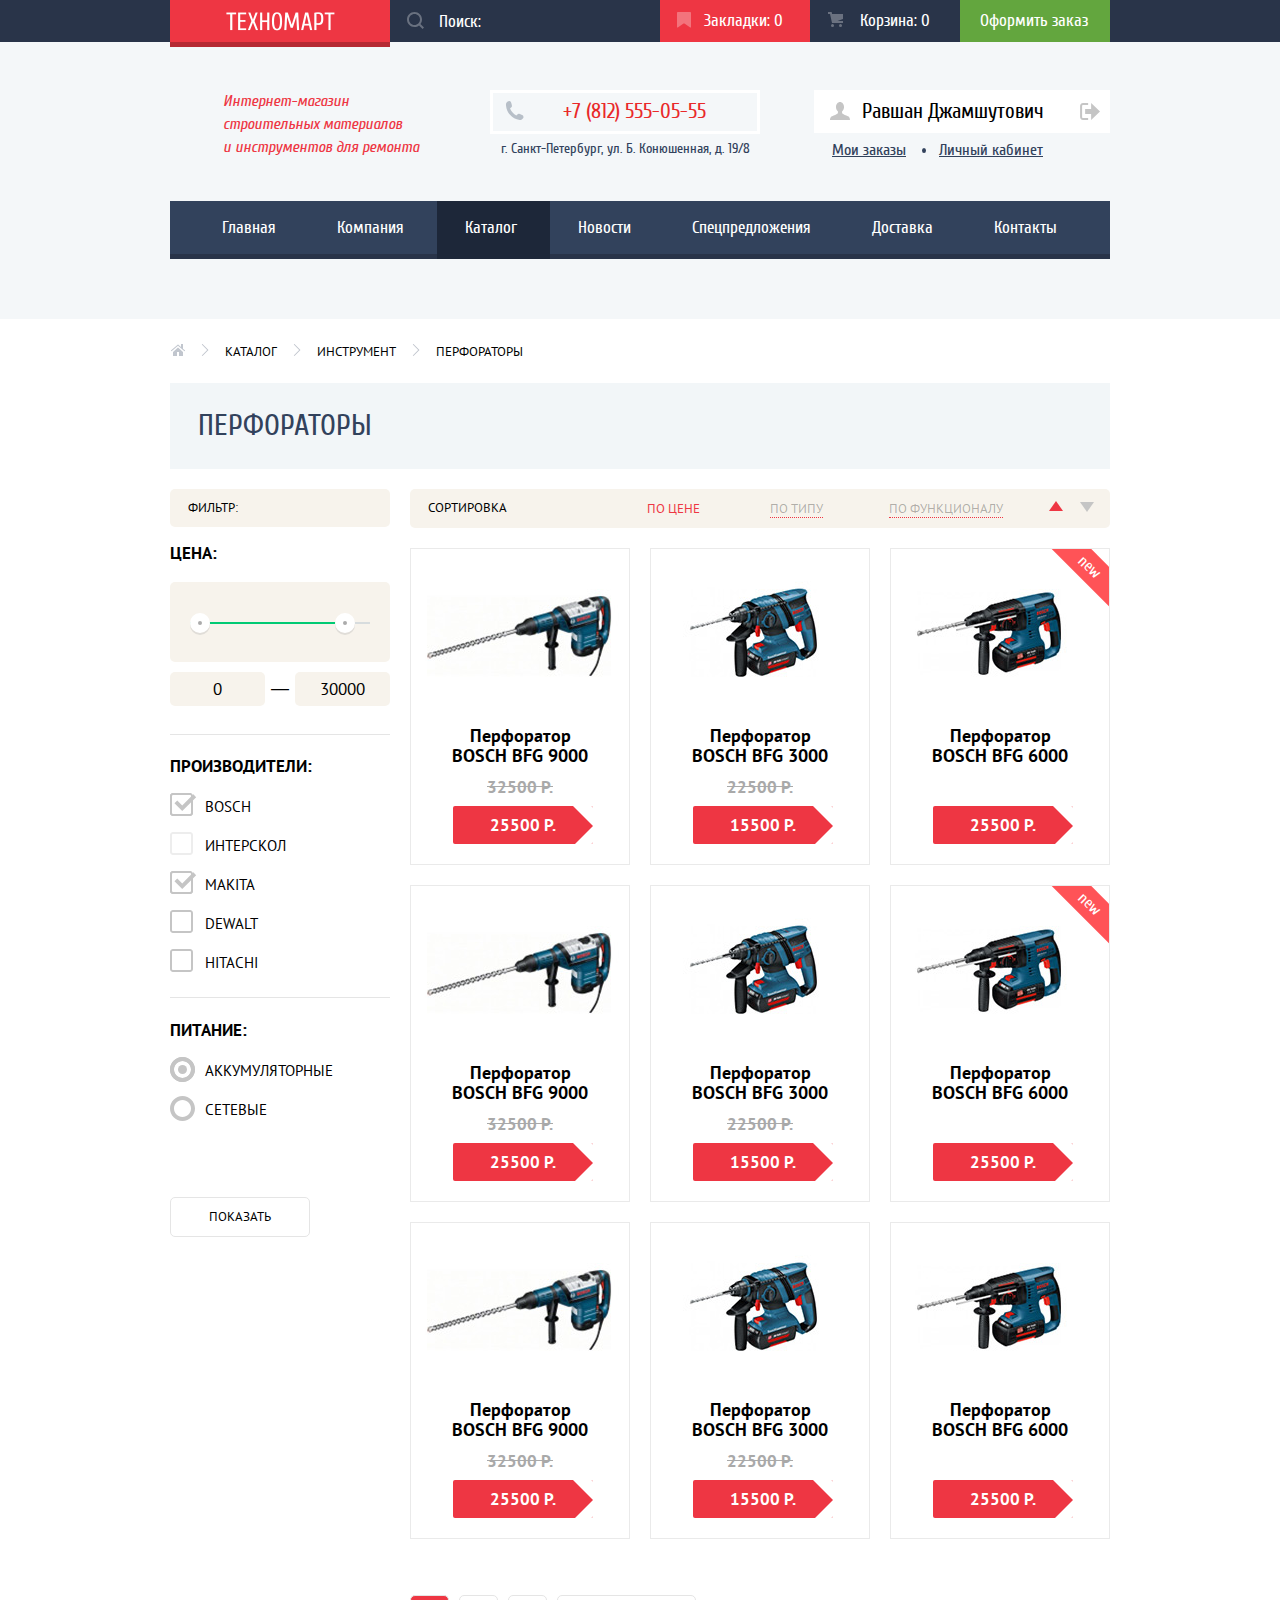
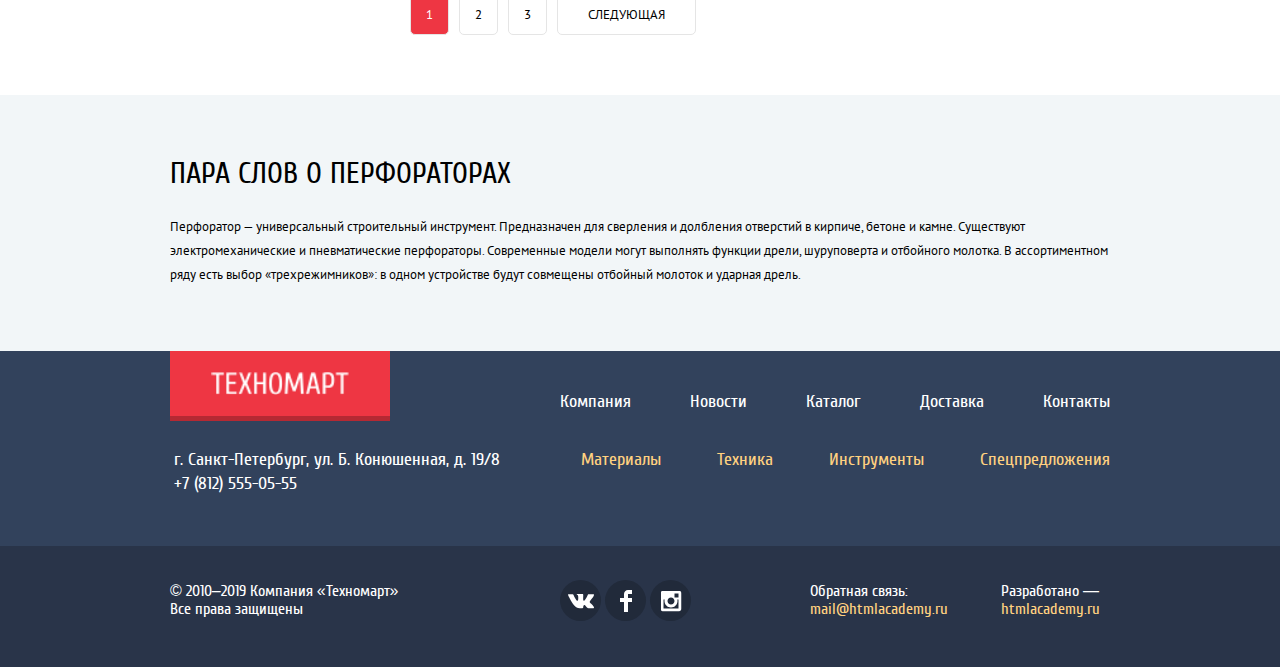
==== commit cc0e975b: "Пиксельперфект главной страницы" ====
--- a/catalog.html
+++ b/catalog.html
@@ -561,42 +561,6 @@
   </div>
 </footer>
 
-<section class="modal  modal-contact">
-  <h2 class="visually-hidden">Форма обратной связи</h2>
-
-  <form class="form-contact" action="post">
-    <div class="form-contact-box">
-      <p class="form-contact-item">
-        <label class="form-contact-title" for="contact-name">Ваше имя:</label>
-        <input class="form-contact-input" id="contact-name" type="text" name="name" placeholder="Имя Фамилия">
-      </p>
-      <p class="form-contact-item">
-        <label class="form-contact-title" for="contact-email">Ваш email:</label>
-        <input class="form-contact-input" id="contact-email" type="email" name="email" placeholder="email@example.com">
-      </p>
-      <p class="form-contact-item wide">
-        <label class="form-contact-title" id="contact-text" for="">Текст письма:</label>
-        <textarea class="form-contact-textarea" id="contact-text" name="text"
-                  placeholder="В свободной форме"></textarea>
-      </p>
-    </div>
-    <div class="form-contact-button">
-      <p class="form-contact-box">
-        <button class="button contact-button" type="submit">Отправить</button>
-      </p>
-    </div>
-  </form>
-  <button class="modal-close" type="button"><span class="visually-hidden">Закрыть модальное окно</span></button>
-</section>
-
-<section class="modal modal-show modal-map">
-  <h2 class="visually-hidden">Карта проезда</h2>
-  <p class="modal-map-item">
-    <img class="modal-map-img" src="img/map-big.jpg" width="940" height="496" alt="Большая Конюшенная ул. 19">
-  </p>
-  <button class="modal-close" type="button"><span class="visually-hidden">Закрыть модальное окно</span></button>
-</section>
-
 <script src="#"></script>
 </body>
 </html>
--- a/css/style.css
+++ b/css/style.css
@@ -126,7 +126,7 @@
 
 /* Верх шапки */
 .main-head-top {
-  margin-bottom: 47px;
+  margin-bottom: 48px;
 
   font-family: "Cuprum", Arial, sans-serif;
   font-size: 17px;
@@ -383,7 +383,7 @@
 .main-head-middle .contact-phone {
   position: relative;
 
-  margin-bottom: 5px;
+  margin-bottom: 3px;
   padding-top: 8px;
   padding-left: 70px;
   padding-right: 49px;
@@ -399,8 +399,8 @@
 
 .main-head-middle .contact-phone::before {
   position: absolute;
-  top: 10px;
-  left: 13px;
+  top: 8px;
+  left: 12px;
 
   width: 19px;
   height: 19px;
@@ -540,8 +540,8 @@
 
 .profile-link .icon-login {
   position: absolute;
-  top: 13px;
-  left: 14px;
+  top: 12px;
+  left: 16px;
 }
 
 /* Низ шапки */
@@ -554,8 +554,8 @@
   display: flex;
   flex-wrap: wrap;
 
-  padding-left: 22px;
-  padding-right: 22px;
+  padding-left: 24px;
+  padding-right: 20px;
 
   color: #fff;
 
@@ -565,7 +565,7 @@
 
 .main-nav-link {
   flex-grow: 1;
-  padding: 18px 26px 16px;
+  padding: 18px 28px;
 
   font-size: 17px;
   line-height: 17px;
@@ -611,7 +611,7 @@
   padding-top: 22px;
   padding-left: 23px;
   padding-right: 100px;
-  padding-bottom: 18px;
+  padding-bottom: 21px;
 
   background-repeat: no-repeat;
 }
@@ -677,7 +677,7 @@
 
 .category-item .title {
   margin: 0;
-  margin-bottom: 15px;
+  margin-bottom: 12px;
 
   font-size: 24px;
   line-height: 30px;
@@ -688,7 +688,7 @@
 
 .category-button {
   display: inline-block;
-  width: 130px;
+  width: 135px;
   margin-left: 2px;
   padding: 10px 20px;
 
@@ -763,7 +763,7 @@
 
 .slider-title {
   margin: 0;
-  margin-bottom: 5px;
+  margin-bottom: 2px;
 
   font-size: 36px;
   line-height: 36px;
@@ -785,7 +785,7 @@
 
 .slider-button {
   position: absolute;
-  bottom: 20px;
+  bottom: 21px;
 
   display: inline-block;
   padding: 10px 0;
@@ -919,7 +919,8 @@
   justify-content: space-between;
   align-items: center;
   margin-bottom: 20px;
-  padding: 27px;
+  padding: 26px 28px;
+  padding-right: 24px;
 
   background-color: #f9f5f0;
 }
@@ -1009,8 +1010,8 @@
 
 .popular-item.new::before {
   position: absolute;
-  top: 2px;
-  right: -21px;
+  top: 4px;
+  right: -22px;
   z-index: 2;
 
   width: 83px;
@@ -1072,7 +1073,7 @@
 .popular-action .add-cart {
   position: relative;
 
-  margin-bottom: 7px;
+  margin-bottom: 9px;
   padding: 11px 0 7px 3px;
 
   color: #fff;
@@ -1144,10 +1145,13 @@
   margin-bottom: 12px;
   padding: 0;
 
+  font-family: "PT Sans", Arial, sans-serif;
   font-size: 18px;
   line-height: 20px;
+  font-weight: 700;
   color: #000;
   text-align: center;
+  text-transform: capitalize;
 
   background-color: transparent;
 }
@@ -1164,7 +1168,7 @@
 
 .popular-price .old-price {
   min-height: 18px;
-  margin-bottom: 7px;
+  margin-bottom: 10px;
 
   color: #a9a9a9;
   text-decoration: line-through;
@@ -1177,10 +1181,11 @@
 .popular-price .new-price {
   position: relative;
 
-  width: 138px;
-  height: 40px;
+  width: 140px;
+  height: 38px;
   margin: 0 auto;
-  padding: 12px 24px;
+  margin-left: 12px;
+  padding: 10px 24px;
   padding-right: 25px;
 
   color: #fff;
@@ -1274,14 +1279,14 @@
 
 /* Сервисы */
 .service {
-  margin-bottom: 77px;
-  padding: 63px 0 54px;
+  margin-bottom: 79px;
+  padding: 65px 0 33px;
   background-color: #f4f8f9;
 }
 
 .service .paragraph {
   width: 405px;
-  margin-bottom: 21px;
+  margin-bottom: 25px;
 }
 
 .service-menu,
@@ -1302,7 +1307,7 @@
   position: relative;
 
   width: 240px;
-  padding: 46px 0;
+  padding: 45px 0;
 }
 
 .service-menu::after {
@@ -1323,10 +1328,11 @@
 
 .service-menu-link {
   display: block;
-  padding: 15px 22px;
+  padding: 13px 22px 16px;
 
   font-size: 21px;
   line-height: 30px;
+  font-weight: 700;
   color: #fff;
   background-color: #32425c;
 
@@ -1355,7 +1361,7 @@
 .service-content {
   width: 620px;
   margin-left: auto;
-  padding: 46px 0;
+  padding: 43px 0;
 }
 
 .service-content-item {
@@ -1392,6 +1398,9 @@
 }
 
 .service-content-item.warranty::after {
+  top: 4px;
+  right: -8px;
+
   width: 389px;
   height: 283px;
 
@@ -1399,6 +1408,8 @@
 }
 
 .service-content-item.credit::after {
+  right: -10px;
+
   width: 465px;
   height: 285px;
 
@@ -1417,6 +1428,10 @@
 }
 
 .service-button {
+  min-width: auto;
+  padding-left: 45px;
+  padding-right: 45px;
+
   background-color: #ff5357;
 }
 
@@ -1447,7 +1462,7 @@
 }
 
 .about .paragraph + .paragraph {
-  margin: 24px 0;
+  margin: 23px 0;
 }
 
 .about-list {
@@ -1462,7 +1477,7 @@
   position: relative;
 
   margin-bottom: 20px;
-  padding-left: 35px;
+  padding-left: 37px;
 
   font-size: 18px;
   line-height: 20px;
@@ -1487,8 +1502,8 @@
 
 .about-map {
   display: block;
-  margin-top: 35px;
-  margin-bottom: 31px;
+  margin-top: 31px;
+  margin-bottom: 33px;
 }
 
 /* Подвал */
@@ -1499,7 +1514,7 @@
 
 .main-footer-top {
   display: flex;
-  margin-bottom: 34px;
+  margin-bottom: 32px;
 }
 
 .main-footer-top .logo {
@@ -1508,8 +1523,14 @@
   padding-bottom: 21px;
 }
 
+.main-footer-top .logo-img {
+  width: 138px;
+  height: 23px;
+}
+
 .footer-nav {
   display: flex;
+  flex-wrap: wrap;
   max-width: 560px;
   margin: 0;
   padding: 0;
@@ -1520,7 +1541,7 @@
 }
 
 .footer-nav-item {
-  margin-right: 60px;
+  margin-right: 59px;
 }
 
 .footer-nav-item:last-child {
@@ -1548,6 +1569,8 @@
 
 .main-footer-middle .address {
   width: 340px;
+  margin-left: 4px;
+
   font-style: normal;
 }
 
@@ -1555,12 +1578,20 @@
   margin-top: 0;
 }
 
+.main-footer-middle .footer-nav-item {
+  margin-right: 56px;
+}
+
+.main-footer-middle .footer-nav-item:last-child {
+  margin-right: 0;
+}
+
 .main-footer-middle .footer-nav-link {
   color: #ffd180;
 }
 
 .main-footer-bottom {
-  padding: 35px 0;
+  padding: 36px 0;
   background-color: #293449;
 }
 
@@ -1588,10 +1619,11 @@
 
 .main-footer-bottom .social {
   max-width: 155px;
+  margin-top: -2px;
 }
 
 .social-item {
-  margin-right: 5px;
+  margin-right: 4px;
   margin-bottom: 10px;
 }
 
@@ -2225,7 +2257,7 @@
 
 .modal-contact {
   width: 620px;
-  padding-top: 52px;
+  padding-top: 44px;
 
   border-top: 7px solid #ff5358;
 }
@@ -2252,13 +2284,13 @@
 }
 
 .form-contact > .form-contact-box {
-  margin-bottom: 37px;
+  margin-bottom: 30px;
 }
 
 .form-contact-item {
   width: 220px;
   margin: 0;
-  margin-bottom: 23px;
+  margin-bottom: 17px;
 }
 
 .form-contact-item:last-child {
@@ -2338,8 +2370,8 @@
 
 .modal-close {
   position: absolute;
-  top: 16px;
-  right: 9px;
+  top: 6px;
+  right: 6px;
 
   width: 27px;
   height: 27px;
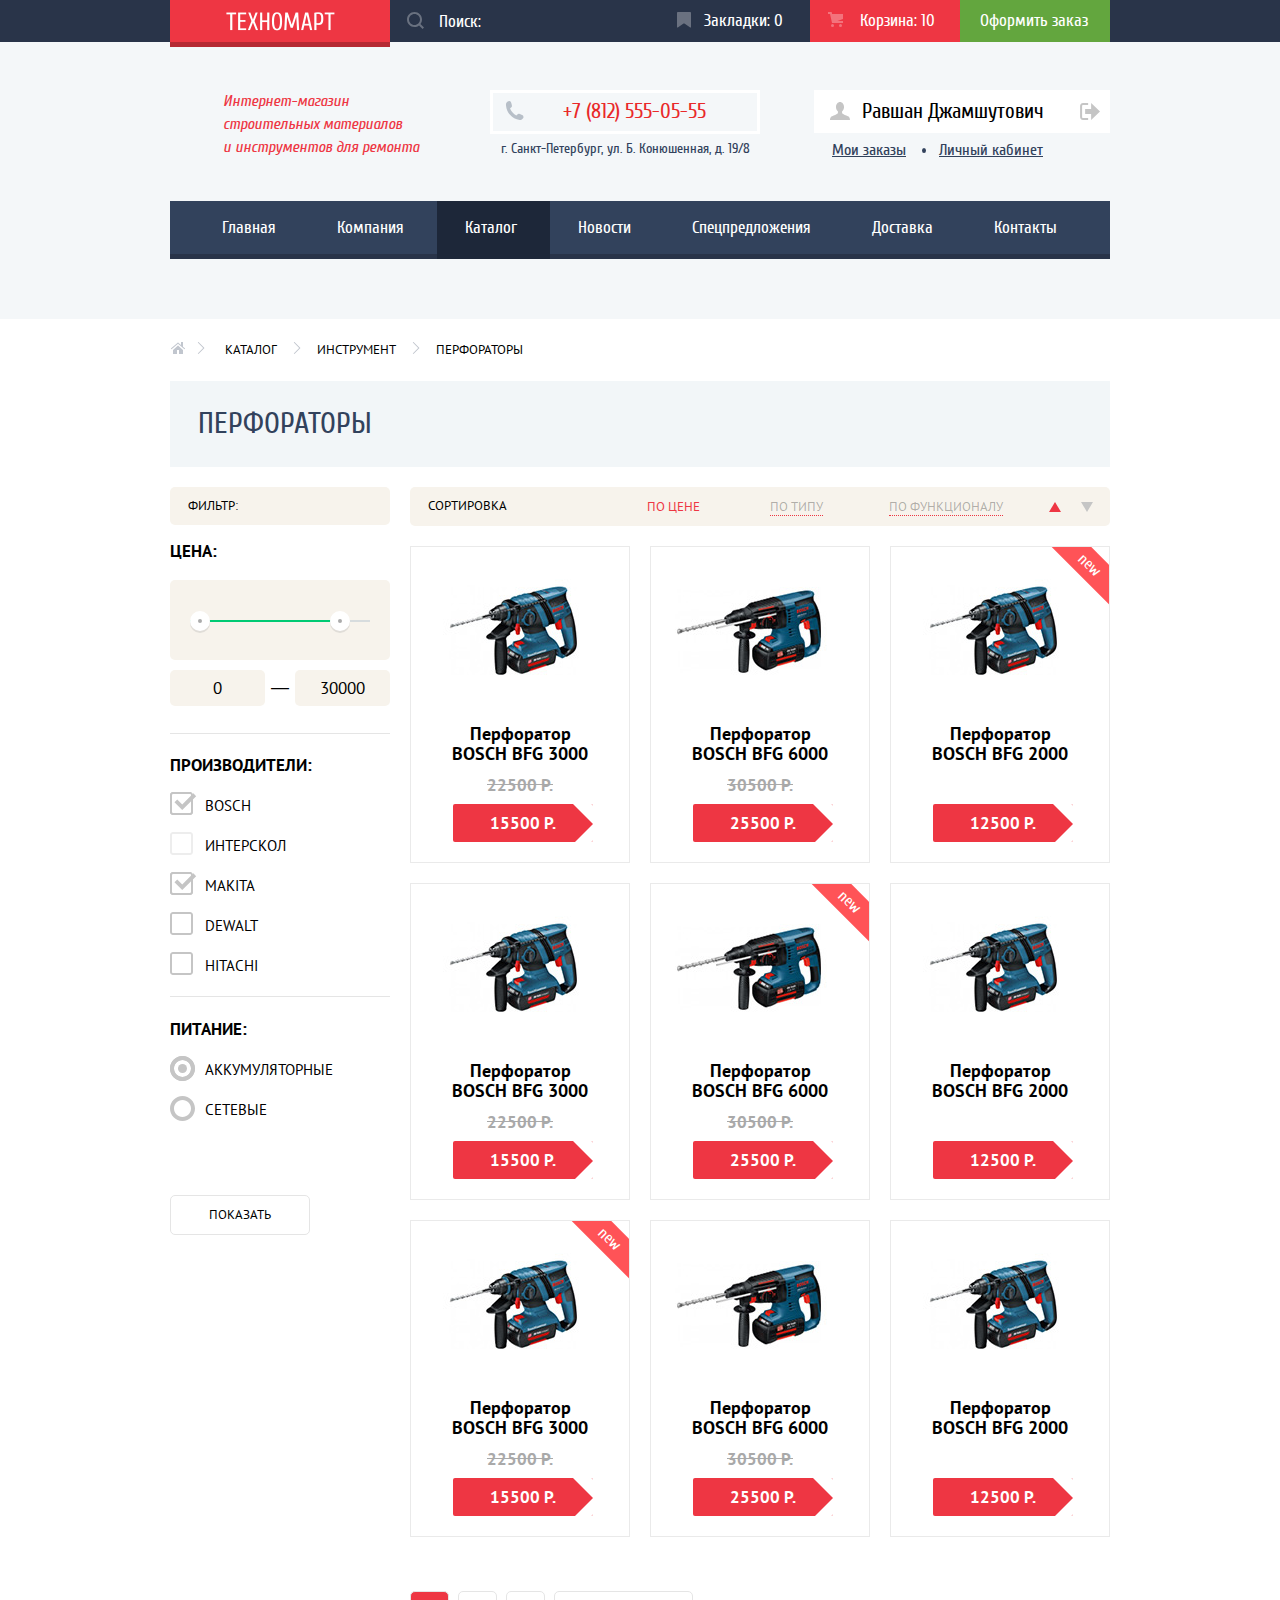
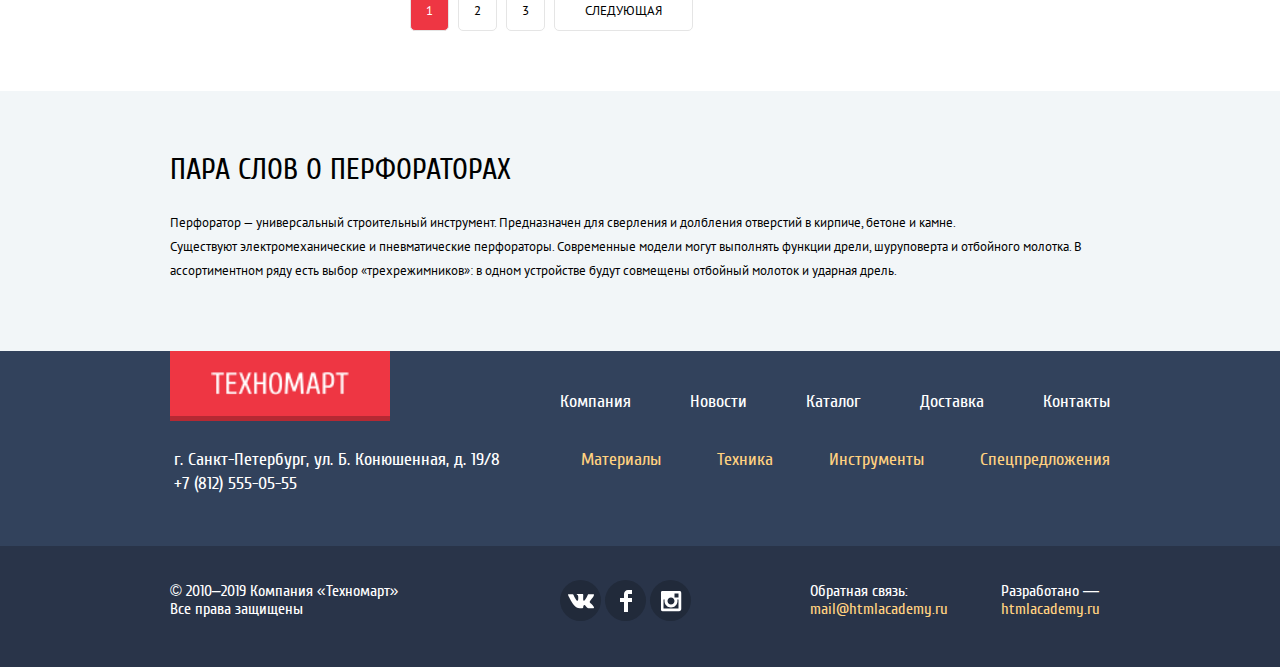
==== commit b12b0a9b: "Добил проект" ====
--- a/catalog.html
+++ b/catalog.html
@@ -65,10 +65,10 @@
 
       <ul class="order-counter">
         <li class="order-counter-item">
-          <a class="order-counter-link notempty bookmarks" href="#">Закладки: 0</a>
+          <a class="order-counter-link bookmarks" href="#">Закладки: 0</a>
         </li>
         <li class="order-counter-item">
-          <a class="order-counter-link cart" href="#">Корзина: 0</a>
+          <a class="order-counter-link notempty cart" href="#">Корзина: 10</a>
         </li>
         <li class="order-counter-item">
           <a class="order-counter-link order" href="#">Оформить заказ</a>
@@ -182,11 +182,11 @@
               <div class="filter-cost">
                 <div class="range">
                   <div class="range-scale">
-                    <div class="range-bar" style="width: 90%;"></div>
+                    <div class="range-bar"></div>
                   </div>
-                  <button class="range-toggle range-toggle-min" style="left: 20px;" type="button"><span
+                  <button class="range-toggle range-toggle-min" type="button"><span
                     class="visually-hidden">Регулятор минимальной цены</span></button>
-                  <button class="range-toggle range-toggle-max" style="right: 35px;" type="button"><span
+                  <button class="range-toggle range-toggle-max" type="button"><span
                     class="visually-hidden">Регулятор максимальной цены</span></button>
                 </div>
                 <div class="price">
@@ -308,22 +308,6 @@
           <div class="popular-content">
             <article class="popular-item">
               <header class="popular-head">
-                <img class="popular-img" src="img/product-1.jpg" width="218" height="170"
-                     alt="Картинка Перфоратор BOSCH BFG 9000">
-                <p class="popular-action">
-                  <a class="add-cart" href="#">Купить</a>
-                  <a class="add-bookmark" href="#">В закладки</a>
-                </p>
-              </header>
-              <a class="popular-price" href="#">
-                <h2 class="title">Перфоратор BOSCH BFG 9000</h2>
-                <b class="old-price">32500 Р.</b>
-                <b class="new-price">25500 Р.</b>
-              </a>
-            </article>
-
-            <article class="popular-item">
-              <header class="popular-head">
                 <img class="popular-img" src="img/product-2.jpg" width="218" height="170"
                      alt="Картинка Перфоратор BOSCH BFG 3000">
                 <p class="popular-action">
@@ -338,7 +322,7 @@
               </a>
             </article>
 
-            <article class="popular-item new">
+            <article class="popular-item">
               <header class="popular-head">
                 <img class="popular-img" src="img/product-3.jpg" width="218" height="170"
                      alt="Картинка Перфоратор BOSCH BFG 6000">
@@ -349,24 +333,24 @@
               </header>
               <a class="popular-price" href="#">
                 <h2 class="title">Перфоратор BOSCH BFG 6000</h2>
+                <b class="old-price">30500 Р.</b>
+                <b class="new-price">25500 Р.</b>
+              </a>
+            </article>
+
+            <article class="popular-item new">
+              <header class="popular-head">
+                <img class="popular-img" src="img/product-2.jpg" width="218" height="170"
+                     alt="Картинка Перфоратор BOSCH BFG 2000">
+                <p class="popular-action">
+                  <a class="add-cart" href="#">Купить</a>
+                  <a class="add-bookmark" href="#">В закладки</a>
+                </p>
+              </header>
+              <a class="popular-price" href="#">
+                <h2 class="title">Перфоратор BOSCH BFG 2000</h2>
                 <b class="old-price"></b>
-                <b class="new-price">25500 Р.</b>
-              </a>
-            </article>
-
-            <article class="popular-item">
-              <header class="popular-head">
-                <img class="popular-img" src="img/product-1.jpg" width="218" height="170"
-                     alt="Картинка Перфоратор BOSCH BFG 9000">
-                <p class="popular-action">
-                  <a class="add-cart" href="#">Купить</a>
-                  <a class="add-bookmark" href="#">В закладки</a>
-                </p>
-              </header>
-              <a class="popular-price" href="#">
-                <h2 class="title">Перфоратор BOSCH BFG 9000</h2>
-                <b class="old-price">32500 Р.</b>
-                <b class="new-price">25500 Р.</b>
+                <b class="new-price">12500 Р.</b>
               </a>
             </article>
 
@@ -397,28 +381,28 @@
               </header>
               <a class="popular-price" href="#">
                 <h2 class="title">Перфоратор BOSCH BFG 6000</h2>
+                <b class="old-price">30500 Р.</b>
+                <b class="new-price">25500 Р.</b>
+              </a>
+            </article>
+
+            <article class="popular-item">
+              <header class="popular-head">
+                <img class="popular-img" src="img/product-2.jpg" width="218" height="170"
+                     alt="Картинка Перфоратор BOSCH BFG 2000">
+                <p class="popular-action">
+                  <a class="add-cart" href="#">Купить</a>
+                  <a class="add-bookmark" href="#">В закладки</a>
+                </p>
+              </header>
+              <a class="popular-price" href="#">
+                <h2 class="title">Перфоратор BOSCH BFG 2000</h2>
                 <b class="old-price"></b>
-                <b class="new-price">25500 Р.</b>
-              </a>
-            </article>
-
-            <article class="popular-item">
-              <header class="popular-head">
-                <img class="popular-img" src="img/product-1.jpg" width="218" height="170"
-                     alt="Картинка Перфоратор BOSCH BFG 9000">
-                <p class="popular-action">
-                  <a class="add-cart" href="#">Купить</a>
-                  <a class="add-bookmark" href="#">В закладки</a>
-                </p>
-              </header>
-              <a class="popular-price" href="#">
-                <h2 class="title">Перфоратор BOSCH BFG 9000</h2>
-                <b class="old-price">32500 Р.</b>
-                <b class="new-price">25500 Р.</b>
-              </a>
-            </article>
-
-            <article class="popular-item">
+                <b class="new-price">12500 Р.</b>
+              </a>
+            </article>
+
+            <article class="popular-item new">
               <header class="popular-head">
                 <img class="popular-img" src="img/product-2.jpg" width="218" height="170"
                      alt="Картинка Перфоратор BOSCH BFG 3000">
@@ -445,10 +429,27 @@
               </header>
               <a class="popular-price" href="#">
                 <h2 class="title">Перфоратор BOSCH BFG 6000</h2>
+                <b class="old-price">30500 Р.</b>
+                <b class="new-price">25500 Р.</b>
+              </a>
+            </article>
+
+            <article class="popular-item">
+              <header class="popular-head">
+                <img class="popular-img" src="img/product-2.jpg" width="218" height="170"
+                     alt="Картинка Перфоратор BOSCH BFG 2000">
+                <p class="popular-action">
+                  <a class="add-cart" href="#">Купить</a>
+                  <a class="add-bookmark" href="#">В закладки</a>
+                </p>
+              </header>
+              <a class="popular-price" href="#">
+                <h2 class="title">Перфоратор BOSCH BFG 2000</h2>
                 <b class="old-price"></b>
-                <b class="new-price">25500 Р.</b>
-              </a>
-            </article>
+                <b class="new-price">12500 Р.</b>
+              </a>
+            </article>
+
           </div>
 
           <ul class="pagination">
@@ -475,11 +476,9 @@
   <section class="product-about">
     <div class="container">
       <h2 class="product-about-title">Пара слов о перфораторах</h2>
-      <p class="product-about-text">Перфоратор — универсальный строительный инструмент. Предназначен для сверления и
-        долбления отверстий в кирпиче, бетоне и камне.
-        Существуют электромеханические и пневматические перфораторы. Современные модели могут выполнять функции дрели,
-        шуруповерта и отбойного молотка. В ассортиментном ряду есть выбор «трехрежимников»: в одном устройстве будут
-        совмещены отбойный молоток и ударная дрель.</p>
+      <p class="product-about-text">Перфоратор — универсальный строительный инструмент. Предназначен для сверления и долбления отверстий в кирпиче, бетоне и камне.
+        Существуют электромеханические и пневматические перфораторы. Современные модели могут выполнять функции дрели, шуруповерта и отбойного молотка. В
+        ассортиментном ряду есть выбор «трехрежимников»: в одном устройстве будут совмещены отбойный молоток и ударная дрель.</p>
     </div>
   </section>
 </main>
--- a/css/style.css
+++ b/css/style.css
@@ -121,7 +121,7 @@
 }
 
 .inner-page .main-head {
-  margin-bottom: 20px;
+  margin-bottom: 18px;
 }
 
 /* Верх шапки */
@@ -975,7 +975,7 @@
 
 .product-wrapper-right .popular-content {
   width: 700px;
-  margin-bottom: 56px;
+  margin-bottom: 54px;
 }
 
 .popular-item {
@@ -1456,7 +1456,7 @@
   margin-left: auto;
 }
 
-.about-right .button {
+.about-button {
   min-width: 100%;
   padding: 10px 40px;
 }
@@ -1748,6 +1748,10 @@
   background-repeat: no-repeat;
 
   content: "";
+}
+
+.breadcrumbs-item:first-child::before {
+  right: -20px;
 }
 
 .breadcrumbs-item:last-child::before {
@@ -1810,7 +1814,7 @@
   margin: 0;
   margin-bottom: 17px;
   padding: 0;
-  padding-bottom: 7px;
+  padding-bottom: 2px;
 
   border: none;
   border-bottom: 1px solid #e5e5e5;
@@ -1818,11 +1822,11 @@
 
 .filter-feature:first-child {
   margin-bottom: 16px;
-  padding-bottom: 28px;
+  padding-bottom: 27px;
 }
 
 .filter-feature:nth-last-child(-n+2) {
-  margin-bottom: 53px;
+  margin-bottom: 55px;
   border: none;
 }
 
@@ -1860,6 +1864,7 @@
 }
 
 .range-bar {
+  width: 85%;
   height: 2px;
   background-color: #00ca74;
 }
@@ -1885,7 +1890,7 @@
 }
 
 .range-toggle-max {
-  right: 20px;
+  right: 40px;
 }
 
 .price {
@@ -1900,7 +1905,7 @@
 }
 
 .price-input {
-  padding: 8px 10px;
+  padding: 9px 10px;
   font-family: "PT Sans", Arial, sans-serif;
   font-size: 17px;
   line-height: 18px;
@@ -1915,7 +1920,7 @@
 
 .filter-item {
   margin: 0;
-  margin-bottom: 15px;
+  margin-bottom: 16px;
 }
 
 .filter-label {
@@ -1924,6 +1929,7 @@
   font-family: "PT Sans", Arial, sans-serif;
   font-size: 15px;
   line-height: 20px;
+  font-weight: 400;
   text-transform: uppercase;
 }
 
@@ -2024,7 +2030,7 @@
 }
 
 .product-about {
-  padding: 64px 0 51px;
+  padding: 64px 0 55px;
   color: #000;
   background-color: #f2f6f8;
 }
@@ -2046,6 +2052,7 @@
   font-size: 13px;
   line-height: 24px;
   font-weight: 400;
+  white-space: pre-line;
 }
 
 .sort {
@@ -2144,21 +2151,21 @@
   width: 0;
   height: 0;
 
-  border: 7px solid transparent;
+  border: 6px solid transparent;
 
   content: "";
 }
 
 .sort-link.up::before {
-  top: -5px;
+  top: -1px;
   left: 0;
 
   border-bottom: 10px solid #c5c5c5;
 }
 
 .sort-link.down::before {
-  top: 3px;
-  left: 2px;
+  top: 5px;
+  left: 3px;
 
   border-top: 10px solid #c5c5c5;
 }
@@ -2193,7 +2200,7 @@
 }
 
 .pagination-item {
-  margin-right: 10px;
+  margin-right: 9px;
 
   font-family: "PT Sans", Arial, sans-serif;
   font-size: 13px;
@@ -2237,6 +2244,18 @@
 }
 
 /* Модальное окно */
+.overlay {
+  position: fixed;
+  top: 0;
+  bottom: 0;
+  right: 0;
+  left: 0;
+
+  display: none;
+
+  background-color: rgba(255, 255, 255, 0.3);
+}
+
 .modal {
   position: fixed;
   top: 50%;
@@ -2245,18 +2264,24 @@
 
   display: none;
 
+
   background-color: #fff;
 
-  transform: translate(-50%, -50%);
+
   box-shadow: 0 10px 20px rgba(0, 0, 0, .7);
 }
 
 .modal-show {
   display: block;
+
+  animation-name: bounceInRight;
+  animation-duration: 0.6s;
 }
 
 .modal-contact {
   width: 620px;
+  margin-top: -223px;
+  margin-left: -310px;
   padding-top: 44px;
 
   border-top: 7px solid #ff5358;
@@ -2265,14 +2290,29 @@
 .modal-map {
   width: 940px;
   height: 446px;
+  margin-top: -190px;
+  margin-left: -470px;
 }
 
 .modal-map-item {
-  margin: 0;
-}
-
-.form-contact {
-
+  position: relative;
+  margin: 0;
+}
+
+modal-map-img {
+  position: absolute;
+  left: 0;
+  top: 0;
+  z-index: 5;
+}
+
+.modal-map-frame {
+  position: absolute;
+  top: 0;
+  left: 0;
+  z-index: 9;
+
+  border: none;
 }
 
 .form-contact-box {
@@ -2347,8 +2387,12 @@
   outline: none;
 }
 
-.form-contact-input {
-
+.form-contact-input.error,
+.form-contact-textarea.error {
+  border-color: #ee3643;
+
+  animation-name: shake;
+  animation-duration: 0.6s;
 }
 
 .form-contact-textarea {
@@ -2372,6 +2416,7 @@
   position: absolute;
   top: 6px;
   right: 6px;
+  z-index: 11;
 
   width: 27px;
   height: 27px;
@@ -2405,3 +2450,74 @@
 .modal-close::after {
   transform: rotate(-45deg);
 }
+
+/* !important нужен для того чтобы перебить стили по умолчанию яндекс карты */
+ymaps {
+  position: absolute !important;
+  top: 0;
+  left: 0;
+  z-index: 11;
+}
+
+@keyframes bounceInRight {
+  from,
+  60%,
+  75%,
+  90%,
+  to {
+    -webkit-animation-timing-function: cubic-bezier(0.215, 0.61, 0.355, 1);
+    animation-timing-function: cubic-bezier(0.215, 0.61, 0.355, 1);
+  }
+
+  from {
+    opacity: 0;
+    -webkit-transform: translate3d(3000px, 0, 0);
+    transform: translate3d(3000px, 0, 0);
+  }
+
+  60% {
+    opacity: 1;
+    -webkit-transform: translate3d(-25px, 0, 0);
+    transform: translate3d(-25px, 0, 0);
+  }
+
+  75% {
+    -webkit-transform: translate3d(10px, 0, 0);
+    transform: translate3d(10px, 0, 0);
+  }
+
+  90% {
+    -webkit-transform: translate3d(-5px, 0, 0);
+    transform: translate3d(-5px, 0, 0);
+  }
+
+  to {
+    -webkit-transform: translate3d(0, 0, 0);
+    transform: translate3d(0, 0, 0);
+  }
+}
+
+@keyframes shake {
+  from,
+  to {
+    -webkit-transform: translate3d(0, 0, 0);
+    transform: translate3d(0, 0, 0);
+  }
+
+  10%,
+  30%,
+  50%,
+  70%,
+  90% {
+    -webkit-transform: translate3d(-10px, 0, 0);
+    transform: translate3d(-10px, 0, 0);
+  }
+
+  20%,
+  40%,
+  60%,
+  80% {
+    -webkit-transform: translate3d(10px, 0, 0);
+    transform: translate3d(10px, 0, 0);
+  }
+}
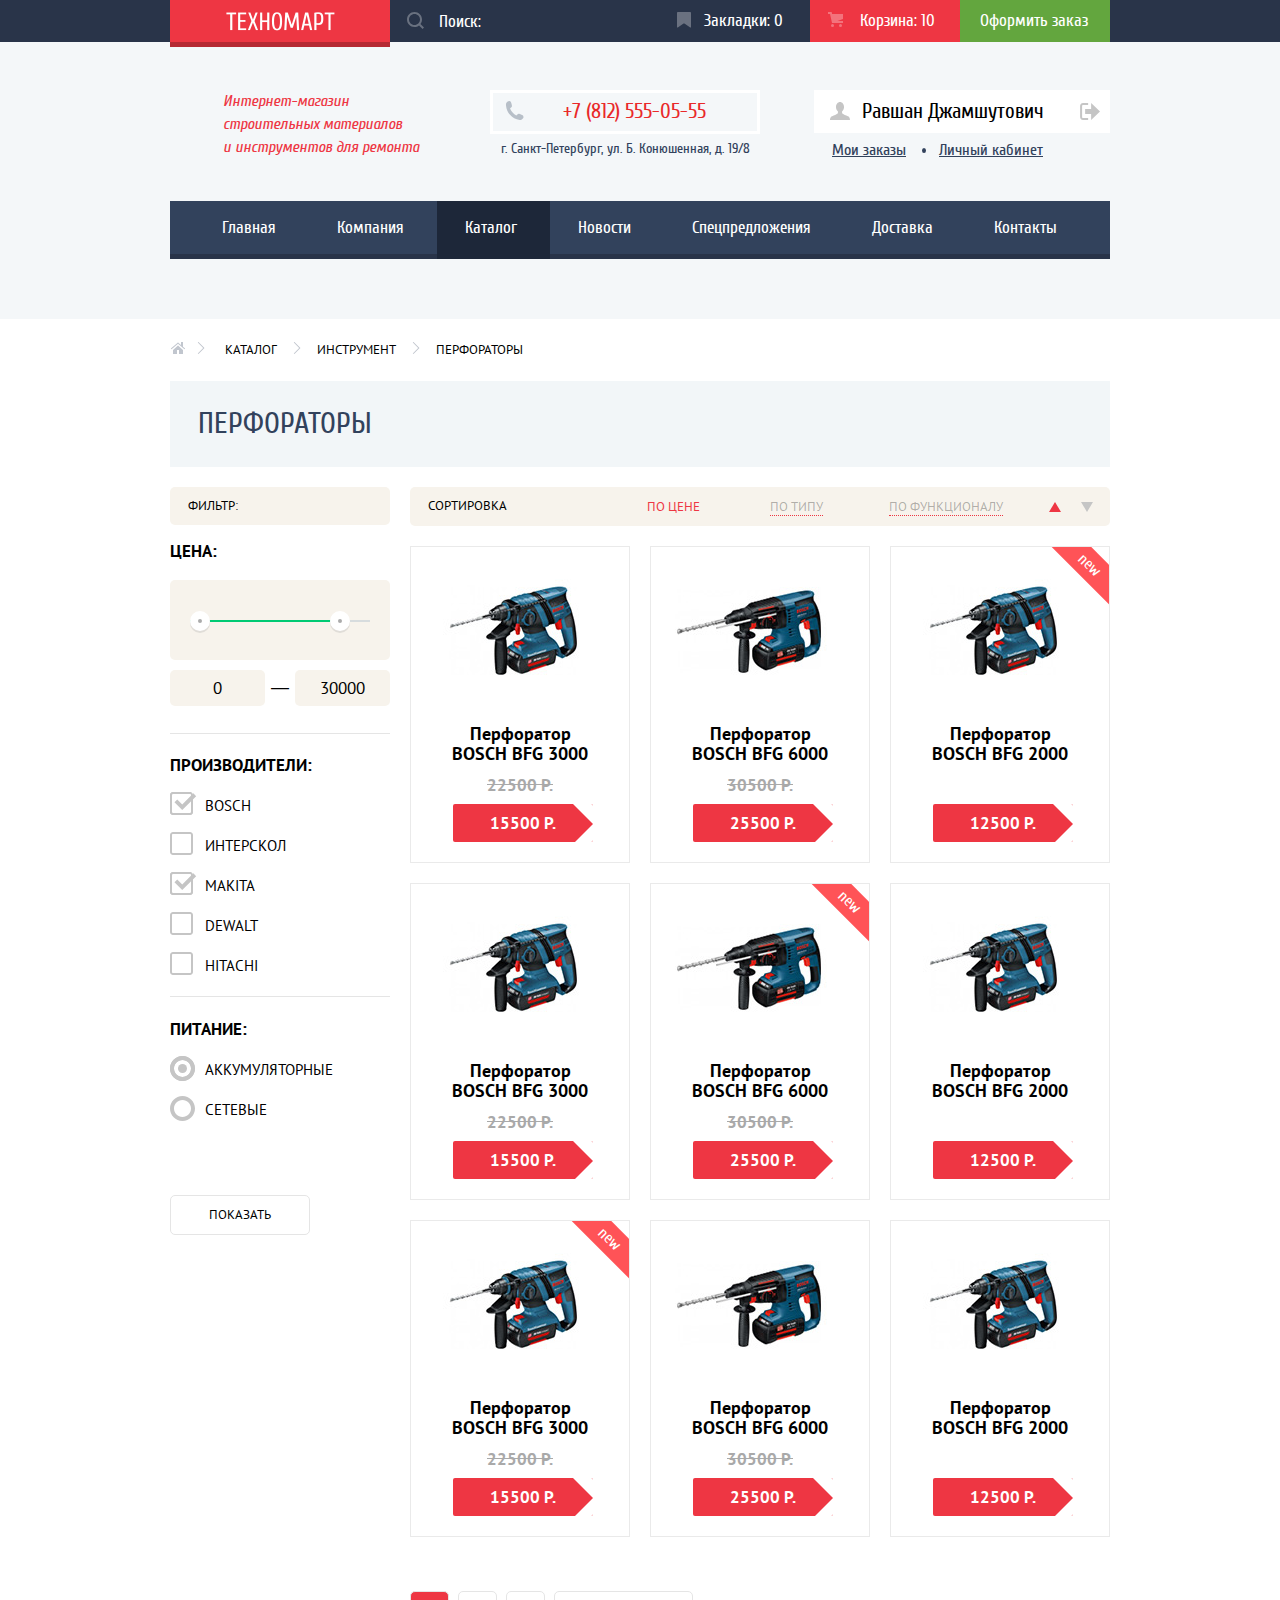
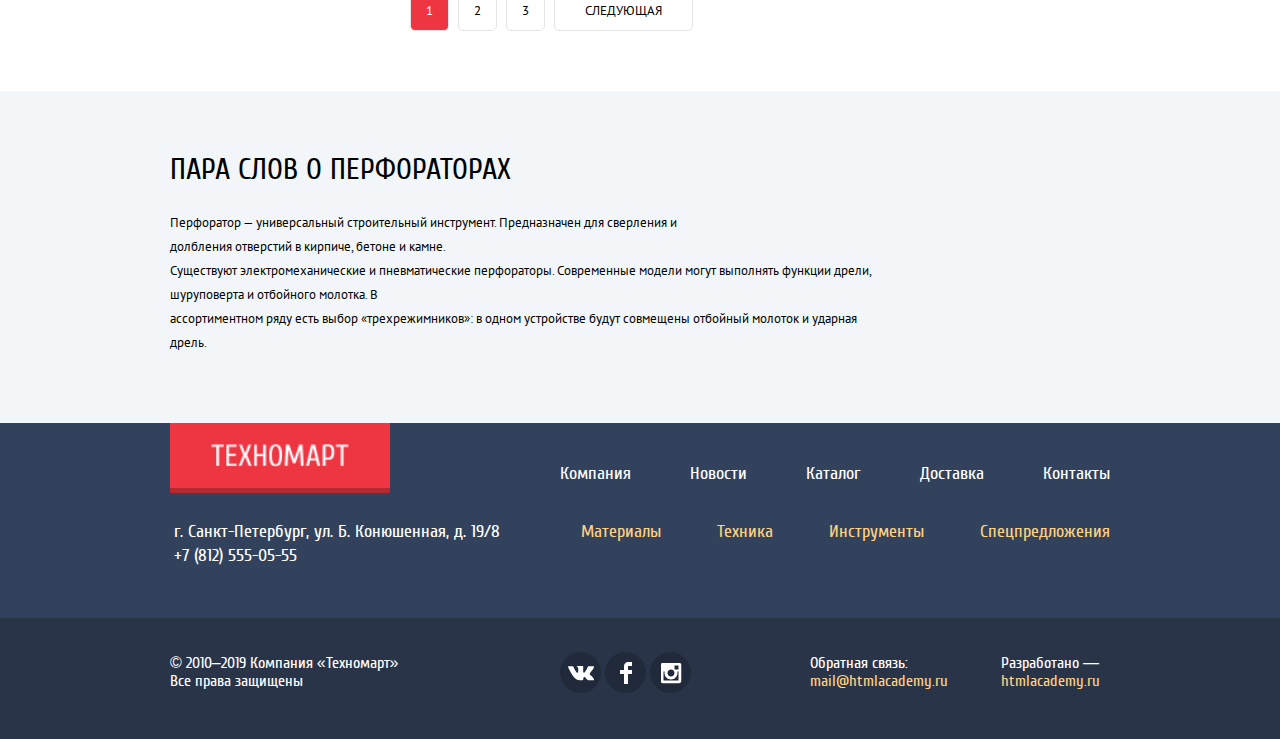
==== commit d5aceb61: "На проверку" ====
--- a/catalog.html
+++ b/catalog.html
@@ -6,6 +6,8 @@
 
   <meta name="keywords" content="">
   <meta name="description" content="">
+
+  <meta name="format-detection" content="telephone=no">
 
   <link rel="icon" type="image/x-icon" href="#">
   <link rel="icon" type="image/png" href="#">
@@ -44,7 +46,7 @@
 <header class="main-head">
 
   <div class="main-head-top">
-    <div class="container">
+    <div class="container flex-container">
 
       <a class="logo" href="index.html">
         <img class="logo-img" src="img/logo.png" width="109" height="19" alt="Логотип Техномарт">
@@ -79,7 +81,7 @@
   </div>
 
   <div class="main-head-middle">
-    <div class="container">
+    <div class="container flex-container">
 
       <h1 class="slogan">Интернет-магазин строительных материалов<br> и инструментов для ремонта</h1>
 
@@ -123,7 +125,7 @@
     <div class="container">
 
       <nav class="main-nav">
-        <a class="main-nav-link" href="#">Главная</a>
+        <a class="main-nav-link" href="index.html">Главная</a>
         <a class="main-nav-link" href="#">Компания</a>
         <a class="main-nav-link active">Каталог</a>
         <a class="main-nav-link" href="#">Новости</a>
@@ -214,8 +216,7 @@
               </p>
               <p class="filter-item">
                 <label class="checkbox">
-                  <input class="visually-hidden checkbox-input" type="checkbox" name="brands[]" value="Интерскол"
-                         disabled>
+                  <input class="visually-hidden checkbox-input" type="checkbox" name="brands[]" value="Интерскол">
                   <svg class="checkbox-img" width="27" height="23">
                     <use class="checkbox-off" xlink:href="#checkbox-off"></use>
                     <use class="checkbox-on" xlink:href="#checkbox-on"></use>
@@ -476,9 +477,12 @@
   <section class="product-about">
     <div class="container">
       <h2 class="product-about-title">Пара слов о перфораторах</h2>
-      <p class="product-about-text">Перфоратор — универсальный строительный инструмент. Предназначен для сверления и долбления отверстий в кирпиче, бетоне и камне.
-        Существуют электромеханические и пневматические перфораторы. Современные модели могут выполнять функции дрели, шуруповерта и отбойного молотка. В
-        ассортиментном ряду есть выбор «трехрежимников»: в одном устройстве будут совмещены отбойный молоток и ударная дрель.</p>
+      <p class="product-about-text">Перфоратор — универсальный строительный инструмент. Предназначен для сверления и
+        долбления отверстий в кирпиче, бетоне и камне.
+        Существуют электромеханические и пневматические перфораторы. Современные модели могут выполнять функции дрели,
+        шуруповерта и отбойного молотка. В
+        ассортиментном ряду есть выбор «трехрежимников»: в одном устройстве будут совмещены отбойный молоток и ударная
+        дрель.</p>
     </div>
   </section>
 </main>
@@ -486,7 +490,7 @@
 <footer class="main-footer">
   <div class="container">
     <div class="main-footer-top">
-      <a class="logo">
+      <a class="logo" href="index.html">
         <img class="logo-img" src="img/logo.png" width="109" height="19" alt="Логотип Техномарт">
       </a>
       <ul class="footer-nav">
@@ -528,7 +532,7 @@
   </div>
 
   <div class="main-footer-bottom">
-    <div class="container">
+    <div class="container flex-container">
       <p class="copyright">
         © 2010–2019 Компания «Техномарт»
         Все права защищены
@@ -553,13 +557,28 @@
         </li>
         <li class="feedback-item">
           Разработано —
-          <a class="feedback-link" href="http://htmlacademy.ru">htmlacademy.ru</a>
+          <a class="feedback-link" href="https://htmlacademy.ru/intensive/htmlcss">htmlacademy.ru</a>
         </li>
       </ul>
     </div>
   </div>
 </footer>
 
-<script src="#"></script>
+<section class="modal modal-success">
+  <div class="modal-success-top">
+    <h2 class="modal-success-title">Товар добавлен в корзину</h2>
+  </div>
+  <div class="modal-success-bottom">
+    <p class="modal-success-button">
+      <button class="success-button success-button-left" type="button">Оформить заказ</button>
+      <button class="success-button success-button-right" type="button">Продолжить покупку</button>
+    </p>
+  </div>
+  <button class="modal-close" type="button"><span class="visually-hidden">Закрыть модальное окно</span></button>
+</section>
+
+<div class="overlay"></div>
+
+<script src="js/script.js"></script>
 </body>
 </html>
--- a/css/style.css
+++ b/css/style.css
@@ -137,10 +137,6 @@
   background-color: #293449;
 }
 
-.main-head-top .container {
-  display: flex;
-}
-
 /* Логотип */
 .logo {
   display: flex;
@@ -350,10 +346,6 @@
   margin-bottom: 40px;
 }
 
-.main-head-middle .container {
-  display: flex;
-}
-
 /* Слоган */
 .main-head-middle .slogan {
   width: 300px;
@@ -647,31 +639,31 @@
 
 .category-item.yellow-color {
   background-color: #ffbf47;
-  background-image: url("../img/icon-1.svg");
+  background-image: url("../img/icon-material.svg");
   background-position: 213px 32px;
 }
 
 .category-item.blue-color {
   background-color: #3bbce3;
-  background-image: url("../img/icon-2.svg");
+  background-image: url("../img/icon-tool.svg");
   background-position: 197px 34px;
 }
 
 .category-item.pink-color {
   background-color: #dc91d8;
-  background-image: url("../img/icon-3.svg");
+  background-image: url("../img/icon-tech.svg");
   background-position: 191px 31px;
 }
 
 .category-item.green-color {
   background-color: #8ed78f;
-  background-image: url("../img/icon-4.svg");
+  background-image: url("../img/icon-basket.svg");
   background-position: 196px 27px;
 }
 
 .category-item.yellow-color.delivery {
   background-color: #ffbf47;
-  background-image: url("../img/icon-5.svg");
+  background-image: url("../img/icon-delivery.svg");
   background-position: 191px 33px;
 }
 
@@ -1438,7 +1430,7 @@
 /* О компании */
 .about {}
 
-.about .container {
+.flex-container {
   display: flex;
 }
 
@@ -1593,10 +1585,6 @@
 .main-footer-bottom {
   padding: 36px 0;
   background-color: #293449;
-}
-
-.main-footer-bottom .container {
-  display: flex;
 }
 
 .main-footer-bottom .copyright {
@@ -2315,6 +2303,103 @@
   border: none;
 }
 
+.modal-success {
+  width: 620px;
+  height: 282px;
+  margin-left: -310px;
+  margin-top: -141px;
+
+  border-top: 7px solid #ee3643;
+}
+
+.modal-success-top {
+  display: flex;
+  padding: 66px 83px;
+}
+
+.modal-success-title {
+  position: relative;
+
+  margin: 0;
+  padding-left: 98px;
+
+  font-family: "Cuprum", Arial, sans-serif;
+  font-size: 30px;
+  line-height: 30px;
+  font-weight: 400;
+}
+
+.modal-success-title::before {
+  position: absolute;
+  top: -17px;
+  left: -2px;
+
+  width: 66px;
+  height: 66px;
+
+  background-image: url("../img/success.svg");
+  background-repeat: no-repeat;
+
+  content: "";
+}
+
+.modal-success-bottom {
+  background-color: #f4f4f4;
+}
+
+.modal-success-button {
+  display: flex;
+  margin: 0;
+  padding: 38px 80px;
+}
+
+.success-button {
+  width: 220px;
+  padding: 10px;
+
+  font-size: 14px;
+  line-height: 18px;
+  color: #fff;
+  text-align: center;
+  text-transform: uppercase;
+
+  border-radius: 5px;
+  border: none;
+  outline: none;
+
+  cursor: pointer;
+}
+
+.success-button-left {
+  margin-right: 20px;
+
+  color: #fff;
+  background-color: #ee3643;
+}
+
+.success-button-left:hover,
+.success-button-left:focus {
+  background-color: #ca2c37;
+}
+
+.success-button-left:active {
+  background-color: #ba2732;
+}
+
+.success-button-right {
+  color: #000;
+  background-color: #fff;
+}
+
+.success-button-right:hover,
+.success-button-right:focus {
+  background-color: #ccc;
+}
+
+.success-button-right:active {
+  background-color: #c6c6c6;
+}
+
 .form-contact-box {
   display: flex;
   flex-wrap: wrap;
@@ -2456,7 +2541,6 @@
   position: absolute !important;
   top: 0;
   left: 0;
-  z-index: 11;
 }
 
 @keyframes bounceInRight {
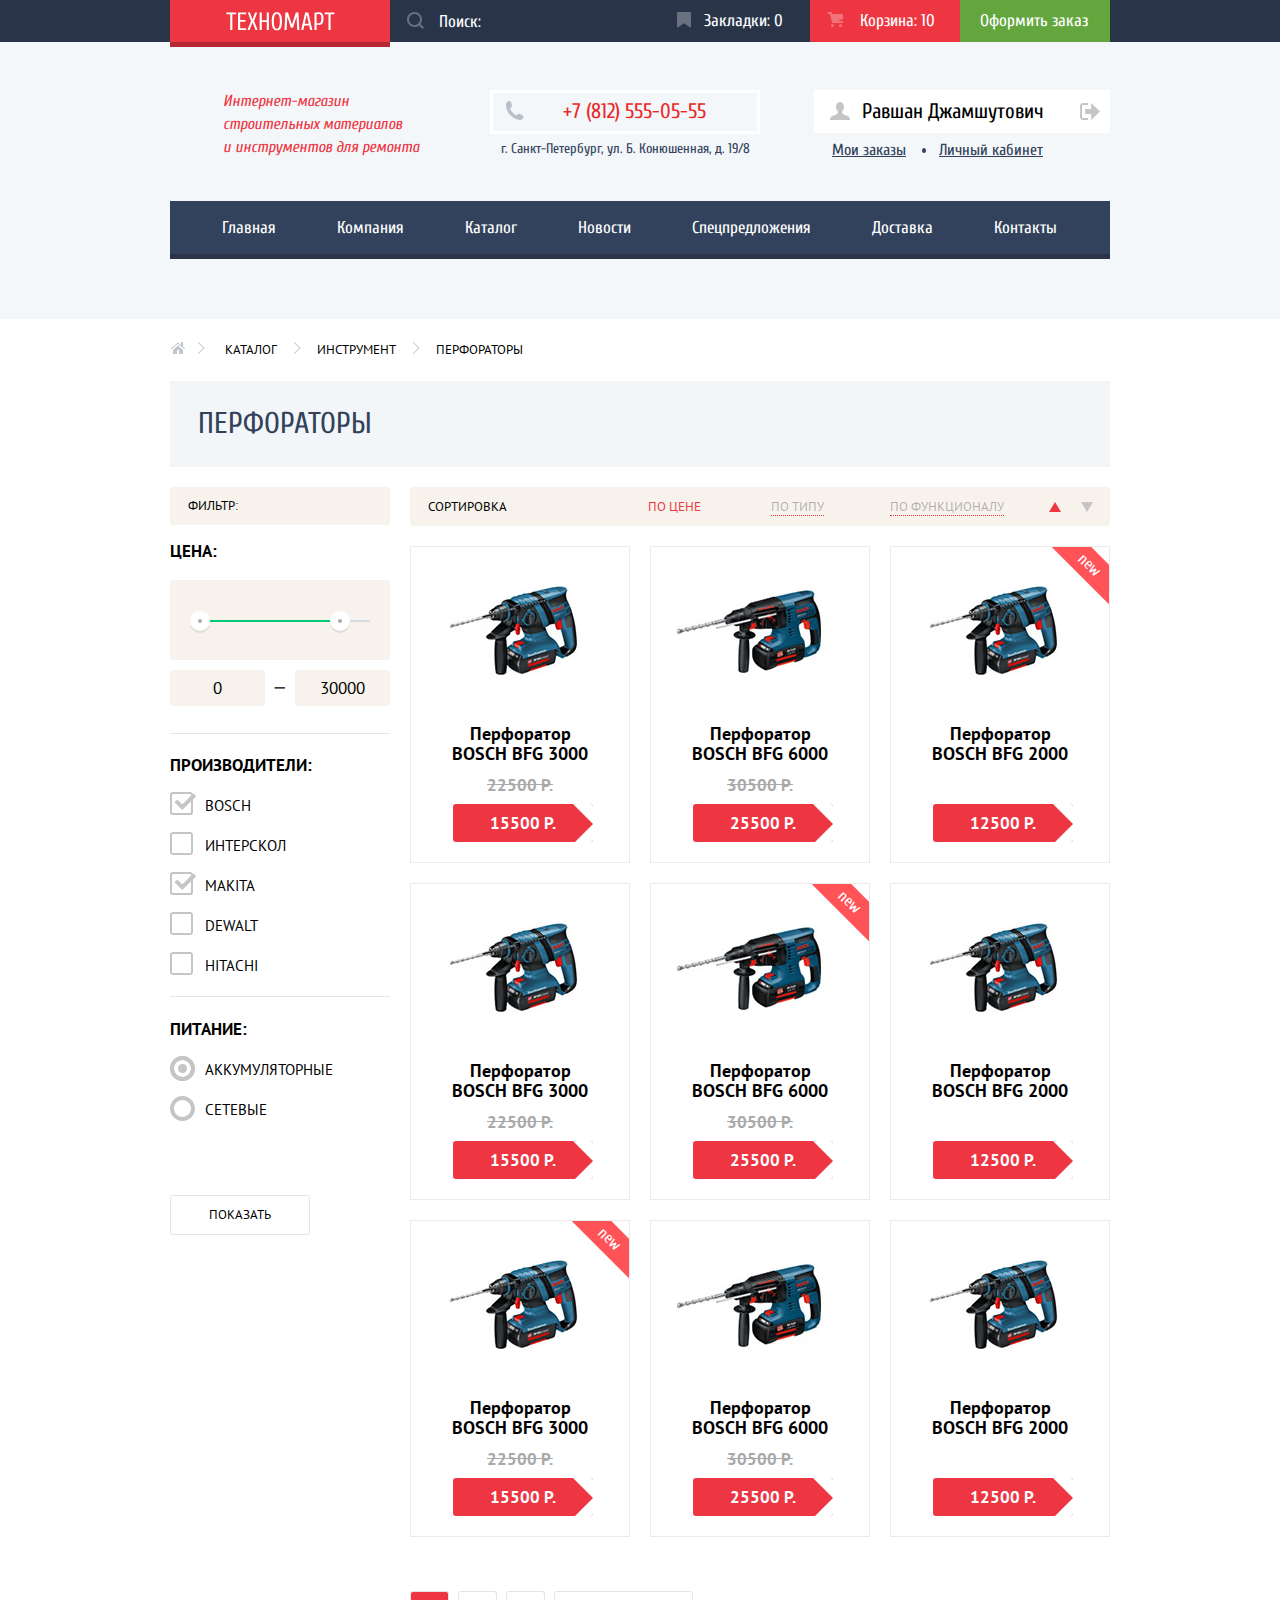
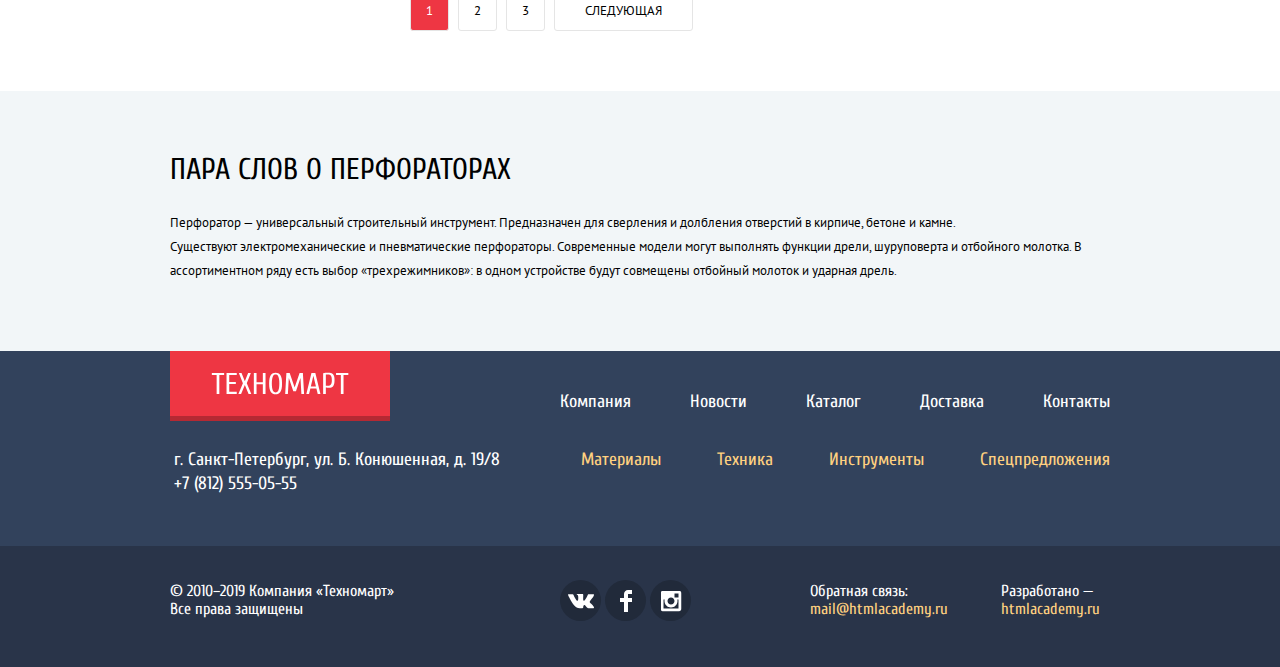
==== commit 207402a7: "Внес изменения по критериям" ====
--- a/catalog.html
+++ b/catalog.html
@@ -13,9 +13,10 @@
   <link rel="icon" type="image/png" href="#">
 
   <link href="https://fonts.googleapis.com/css?family=PT+Sans:400,700&display=swap&subset=cyrillic" rel="stylesheet">
+  <link href="https://fonts.googleapis.com/css?family=Cuprum:400,400i,700,700i&display=swap&subset=cyrillic" rel="stylesheet">
 
   <link rel="stylesheet" href="css/normalize.css">
-  <link rel="stylesheet" href="css/style.css">
+  <link rel="stylesheet" href="css/style.min.css">
 </head>
 <body class="inner-page">
 <svg style="display: none;">
@@ -49,15 +50,14 @@
     <div class="container flex-container">
 
       <a class="logo" href="index.html">
-        <img class="logo-img" src="img/logo.png" width="109" height="19" alt="Логотип Техномарт">
+        <img class="logo-img" src="img/logo-header.svg" width="109" height="19" alt="Логотип Техномарт">
       </a>
 
       <form class="search" action="get">
         <label class="search-box">
           <span class="visually-hidden">Форма поиска по сайту</span>
           <input class="search-input" type="text" name="search" placeholder="Поиск:">
-          <svg class="search-img" width="17px" height="17px" viewBox="0 0 17 17" enable-background="new 0 0 17 17"
-               xml:space="preserve">
+          <svg class="search-img" width="17px" height="17px" viewBox="0 0 17 17" enable-background="new 0 0 17 17" xml:space="preserve">
           <path fill="#fff" d="M17,15.586l-3.542-3.542C14.421,10.782,15,9.21,15,7.5C15,3.358,11.643,0,7.5,0C3.358,0,0,3.358,0,7.5
               C0,11.643,3.358,15,7.5,15c1.71,0,3.282-0.579,4.544-1.542L15.586,17L17,15.586z M2,7.5C2,4.467,4.467,2,7.5,2
               C10.532,2,13,4.467,13,7.5c0,3.032-2.468,5.5-5.5,5.5C4.467,13,2,10.532,2,7.5z"/>
@@ -93,8 +93,7 @@
       <ul class="profile">
         <li class="profile-item profile-item-in profile-item-top">
           <a class="profile-link icon" href="#">
-            <svg class="icon-login" x="0px" y="0px"
-                 width="20px" height="18px" viewBox="0 0 20 18" enable-background="new 0 0 20 18" xml:space="preserve">
+            <svg class="icon-login" x="0px" y="0px" width="20px" height="18px" viewBox="0 0 20 18" enable-background="new 0 0 20 18" xml:space="preserve">
               <path fill="#c5c5c5" d="M17.881,14.166c-2.144-0.735-4.256-1.666-5.207-2.39c-0.657-0.501-0.77-1.618-0.517-2.415
               c1.118-0.903,1.864-2.477,1.864-4.278C14.021,2.276,12.221,0,10,0S5.979,2.276,5.979,5.083c0,1.801,0.746,3.374,1.863,4.277
               c0.253,0.798,0.141,1.915-0.517,2.416c-0.95,0.724-3.063,1.654-5.207,2.39S0,18,0,18h20C20,18,20.025,14.901,17.881,14.166z"/>
@@ -102,8 +101,8 @@
             Равшан Джамшутович
           </a>
           <a class="profile-link profile-link-logout" href="#">
-            <svg class="icon-logout" x="0px" y="0px"
-                 width="21px" height="17px" viewBox="0 0 21 17" enable-background="new 0 0 21 17" xml:space="preserve">
+            <span class="visually-hidden">Выйти</span>
+            <svg class="icon-logout" x="0px" y="0px" width="21px" height="17px" viewBox="0 0 21 17" enable-background="new 0 0 21 17" xml:space="preserve">
               <g>
                 <polygon fill="#c5c5c5" points="21,8.5 12.125,0 12.125,6 6.125,6 6.125,11 12.125,11 12.125,17 	"/>
                 <path fill="#c5c5c5" d="M3.106,13.952V3.048c0.018-0.376,0.171-1.057,1.01-1.057h5.027V0H4.116C1.938,0,1.112,1.81,1.087,3.027
@@ -127,7 +126,7 @@
       <nav class="main-nav">
         <a class="main-nav-link" href="index.html">Главная</a>
         <a class="main-nav-link" href="#">Компания</a>
-        <a class="main-nav-link active">Каталог</a>
+        <a class="main-nav-link">Каталог</a>
         <a class="main-nav-link" href="#">Новости</a>
         <a class="main-nav-link" href="#">Спецпредложения</a>
         <a class="main-nav-link" href="#">Доставка</a>
@@ -144,8 +143,7 @@
     <ul class="breadcrumbs">
       <li class="breadcrumbs-item">
         <a class="breadcrumbs-link" href="#">
-          <svg x="0px" y="0px"
-               width="15px" height="12px" viewBox="0 0 15 12" enable-background="new 0 0 15 12" xml:space="preserve">
+          <svg x="0px" y="0px" width="15px" height="12px" viewBox="0 0 15 12" enable-background="new 0 0 15 12" xml:space="preserve">
             <g>
               <polygon fill="#C1C6CE" points="3,8 3,12 7,12 7,8 9,8 9,12 13,12 13,8 8,3.516 	"/>
               <path fill="#C1C6CE" d="M14.831,6.365L13,4.751V0h-2v2.987L8.332,0.635c-0.02-0.017-0.043-0.023-0.064-0.037
@@ -297,10 +295,12 @@
               <li class="sort-item">
                 <a class="sort-link" href="#">По функционалу</a>
               </li>
-              <li class="sort-item triangle">
+            </ul>
+            <ul class="sort-list-right">
+              <li class="sort-item">
                 <a class="sort-link up active" href="#"><span class="visually-hidden">По возрастанию</span></a>
               </li>
-              <li class="sort-item triangle">
+              <li class="sort-item">
                 <a class="sort-link down" href="#"><span class="visually-hidden">По убыванию</span></a>
               </li>
             </ul>
@@ -309,8 +309,7 @@
           <div class="popular-content">
             <article class="popular-item">
               <header class="popular-head">
-                <img class="popular-img" src="img/product-2.jpg" width="218" height="170"
-                     alt="Картинка Перфоратор BOSCH BFG 3000">
+                <img class="popular-img" src="img/product-2.jpg" width="218" height="170" alt="Картинка Перфоратор BOSCH BFG 3000">
                 <p class="popular-action">
                   <a class="add-cart" href="#">Купить</a>
                   <a class="add-bookmark" href="#">В закладки</a>
@@ -325,8 +324,7 @@
 
             <article class="popular-item">
               <header class="popular-head">
-                <img class="popular-img" src="img/product-3.jpg" width="218" height="170"
-                     alt="Картинка Перфоратор BOSCH BFG 6000">
+                <img class="popular-img" src="img/product-3.jpg" width="218" height="170" alt="Картинка Перфоратор BOSCH BFG 6000">
                 <p class="popular-action">
                   <a class="add-cart" href="#">Купить</a>
                   <a class="add-bookmark" href="#">В закладки</a>
@@ -341,8 +339,7 @@
 
             <article class="popular-item new">
               <header class="popular-head">
-                <img class="popular-img" src="img/product-2.jpg" width="218" height="170"
-                     alt="Картинка Перфоратор BOSCH BFG 2000">
+                <img class="popular-img" src="img/product-2.jpg" width="218" height="170" alt="Картинка Перфоратор BOSCH BFG 2000">
                 <p class="popular-action">
                   <a class="add-cart" href="#">Купить</a>
                   <a class="add-bookmark" href="#">В закладки</a>
@@ -357,8 +354,7 @@
 
             <article class="popular-item">
               <header class="popular-head">
-                <img class="popular-img" src="img/product-2.jpg" width="218" height="170"
-                     alt="Картинка Перфоратор BOSCH BFG 3000">
+                <img class="popular-img" src="img/product-2.jpg" width="218" height="170" alt="Картинка Перфоратор BOSCH BFG 3000">
                 <p class="popular-action">
                   <a class="add-cart" href="#">Купить</a>
                   <a class="add-bookmark" href="#">В закладки</a>
@@ -373,8 +369,7 @@
 
             <article class="popular-item new">
               <header class="popular-head">
-                <img class="popular-img" src="img/product-3.jpg" width="218" height="170"
-                     alt="Картинка Перфоратор BOSCH BFG 6000">
+                <img class="popular-img" src="img/product-3.jpg" width="218" height="170" alt="Картинка Перфоратор BOSCH BFG 6000">
                 <p class="popular-action">
                   <a class="add-cart" href="#">Купить</a>
                   <a class="add-bookmark" href="#">В закладки</a>
@@ -389,8 +384,7 @@
 
             <article class="popular-item">
               <header class="popular-head">
-                <img class="popular-img" src="img/product-2.jpg" width="218" height="170"
-                     alt="Картинка Перфоратор BOSCH BFG 2000">
+                <img class="popular-img" src="img/product-2.jpg" width="218" height="170" alt="Картинка Перфоратор BOSCH BFG 2000">
                 <p class="popular-action">
                   <a class="add-cart" href="#">Купить</a>
                   <a class="add-bookmark" href="#">В закладки</a>
@@ -405,8 +399,7 @@
 
             <article class="popular-item new">
               <header class="popular-head">
-                <img class="popular-img" src="img/product-2.jpg" width="218" height="170"
-                     alt="Картинка Перфоратор BOSCH BFG 3000">
+                <img class="popular-img" src="img/product-2.jpg" width="218" height="170" alt="Картинка Перфоратор BOSCH BFG 3000">
                 <p class="popular-action">
                   <a class="add-cart" href="#">Купить</a>
                   <a class="add-bookmark" href="#">В закладки</a>
@@ -421,8 +414,7 @@
 
             <article class="popular-item">
               <header class="popular-head">
-                <img class="popular-img" src="img/product-3.jpg" width="218" height="170"
-                     alt="Картинка Перфоратор BOSCH BFG 6000">
+                <img class="popular-img" src="img/product-3.jpg" width="218" height="170" alt="Картинка Перфоратор BOSCH BFG 6000">
                 <p class="popular-action">
                   <a class="add-cart" href="#">Купить</a>
                   <a class="add-bookmark" href="#">В закладки</a>
@@ -437,8 +429,7 @@
 
             <article class="popular-item">
               <header class="popular-head">
-                <img class="popular-img" src="img/product-2.jpg" width="218" height="170"
-                     alt="Картинка Перфоратор BOSCH BFG 2000">
+                <img class="popular-img" src="img/product-2.jpg" width="218" height="170" alt="Картинка Перфоратор BOSCH BFG 2000">
                 <p class="popular-action">
                   <a class="add-cart" href="#">Купить</a>
                   <a class="add-bookmark" href="#">В закладки</a>
@@ -477,12 +468,9 @@
   <section class="product-about">
     <div class="container">
       <h2 class="product-about-title">Пара слов о перфораторах</h2>
-      <p class="product-about-text">Перфоратор — универсальный строительный инструмент. Предназначен для сверления и
-        долбления отверстий в кирпиче, бетоне и камне.
-        Существуют электромеханические и пневматические перфораторы. Современные модели могут выполнять функции дрели,
-        шуруповерта и отбойного молотка. В
-        ассортиментном ряду есть выбор «трехрежимников»: в одном устройстве будут совмещены отбойный молоток и ударная
-        дрель.</p>
+      <p class="product-about-text">Перфоратор — универсальный строительный инструмент. Предназначен для сверления и долбления отверстий в кирпиче, бетоне и камне.
+        Существуют электромеханические и пневматические перфораторы. Современные модели могут выполнять функции дрели, шуруповерта и отбойного молотка. В
+        ассортиментном ряду есть выбор «трехрежимников»: в одном устройстве будут совмещены отбойный молоток и ударная дрель.</p>
     </div>
   </section>
 </main>
@@ -491,7 +479,7 @@
   <div class="container">
     <div class="main-footer-top">
       <a class="logo" href="index.html">
-        <img class="logo-img" src="img/logo.png" width="109" height="19" alt="Логотип Техномарт">
+        <img class="logo-img" src="img/logo-footer.svg" width="109" height="19" alt="Логотип Техномарт">
       </a>
       <ul class="footer-nav">
         <li class="footer-nav-item">
@@ -579,6 +567,6 @@
 
 <div class="overlay"></div>
 
-<script src="js/script.js"></script>
+<script src="js/script.min.js"></script>
 </body>
 </html>
--- a/css/style.min.css
+++ b/css/style.min.css
@@ -0,0 +1 @@
+*,::after,::before{-webkit-box-sizing:inherit;box-sizing:inherit}body,html{height:100%;margin:0}html{-webkit-box-sizing:border-box;box-sizing:border-box}body{position:relative;min-width:960px;font-family:Cuprum,Arial,sans-serif;font-size:18px;line-height:24px;font-weight:400;color:#000;background-color:#fff}img{max-width:100%;height:auto}a{text-decoration:none}.visually-hidden{position:absolute;width:1px;height:1px;margin:-1px;border:0;padding:0;white-space:nowrap;-webkit-clip-path:inset(100%);clip-path:inset(100%);clip:rect(0 0 0 0);overflow:hidden}.container{width:960px;margin:0 auto;padding:0 10px}.title{margin:0;margin-bottom:26px;font-size:30px;line-height:30px;font-weight:400;color:#000;text-transform:uppercase}.paragraph{margin:13px 0;font-family:"PT Sans",Arial,sans-serif;font-size:13px;line-height:24px;font-weight:400;color:#000}.main-head{margin-bottom:60px;color:#32425c;background-color:#f4f7f9}.inner-page .main-head{margin-bottom:18px}.main-head-top{margin-bottom:48px;font-family:Cuprum,Arial,sans-serif;font-size:17px;line-height:18px;font-weight:400;color:#fff;background-color:#293449}.logo{display:-webkit-box;display:-ms-flexbox;display:flex;-webkit-box-pack:center;-ms-flex-pack:center;justify-content:center;-webkit-box-align:center;-ms-flex-align:center;align-items:center;width:220px;height:42px;color:#fff;background-color:#ee3643;-webkit-box-shadow:0 5px #b52933;box-shadow:0 5px #b52933;outline:0}.logo[href]:focus,.logo[href]:hover{background-color:#ca2c37;-webkit-box-shadow:0 5px #9a212a;box-shadow:0 5px #9a212a}.logo[href]:active{background-color:#ba2732;-webkit-box-shadow:0 5px #8e1e26;box-shadow:0 5px #8e1e26}.logo-img{width:109px;height:19px}.search{position:relative;width:270px}.search-input{width:100%;height:42px;padding:0;padding-left:49px;padding-right:17px;font:inherit;color:#fff;background-color:#293449;border:none;outline:0}.search-box:hover .search-input,.search-input:hover{background-color:#212a3a}.search-input:active{background-color:#293449}.search-box:hover .search-input:focus,.search-input:focus{color:#000;background-color:#fff}.search-input::-webkit-input-placeholder{color:#fff}.search-input:-ms-input-placeholder{color:#fff}.search-input::-ms-input-placeholder{color:#fff}.search-input::placeholder{color:#fff;opacity:1}.search-input:focus::-webkit-input-placeholder{color:#000}.search-input:focus:-ms-input-placeholder{color:#000}.search-input:focus::-ms-input-placeholder{color:#000}.search-input:focus::placeholder{color:#000;opacity:1}.search-img{position:absolute;top:12px;left:17px}.search-img path{fill:rgba(255,255,255,.3)}.search-box:hover>.search-img path{fill:#fff}.search-input:focus+.search-img path{fill:#ee3643}.order-counter{display:-webkit-box;display:-ms-flexbox;display:flex;margin:0;padding:0;list-style:none}.order-counter-item{width:150px}.order-counter-link{position:relative;display:block;padding:12px 0;color:#fff;outline:0}.order-counter-link:focus,.order-counter-link:hover{background-color:#212a3a}.order-counter-link:active{background-color:#161d29}.order-counter-link.notempty{background-color:#ee3643}.order-counter-link.notempty:focus,.order-counter-link.notempty:hover{background-color:rgba(238,54,67,.8)}.order-counter-link.notempty:active{background-color:rgba(238,54,67,.6)}.order-counter-link.bookmarks{padding-left:44px}.order-counter-link.cart{padding-left:50px}.order-counter-link.order{padding-left:20px;padding-right:22px;background-color:#63a63e}.order-counter-link.order:focus,.order-counter-link.order:hover{background-color:#5fbb2d}.order-counter-link.order:active{color:rgba(255,255,255,.5);background-color:#518534}.order-counter-link.bookmarks::before,.order-counter-link.cart::before{position:absolute;top:12px;background-repeat:no-repeat;opacity:.3;content:""}.order-counter-link.bookmarks::before{left:17px;width:14px;height:16px;background-image:url(../img/icon-bookmark.svg)}.order-counter-link.cart::before{left:18px;width:15px;height:15px;background-image:url(../img/icon-cart.svg)}.order-counter-link.bookmarks:focus::before,.order-counter-link.bookmarks:hover::before,.order-counter-link.cart:focus::before,.order-counter-link.cart:hover::before{opacity:1}.order-counter-link.bookmarks:active::before,.order-counter-link.cart:active::before{opacity:.5}.main-head-middle{margin-bottom:40px}.main-head-middle .slogan{width:300px;margin:0;margin-right:20px;padding-left:53px;padding-right:50px;font-size:16px;line-height:23px;font-weight:400;font-style:italic;color:#ee3643}.main-head-middle .contact{width:270px;font-style:normal}.main-head-middle .contact-address,.main-head-middle .contact-phone{margin:0}.main-head-middle .contact-phone{position:relative;margin-bottom:3px;padding-top:8px;padding-left:70px;padding-right:49px;padding-bottom:9px;font-size:21px;line-height:21px;font-weight:400;color:#e9292a;border:3px solid #fff}.main-head-middle .contact-phone::before{position:absolute;top:8px;left:12px;width:19px;height:19px;background-image:url(../img/icon-phone.svg);background-repeat:no-repeat;content:""}.main-head-middle .contact-address{font-size:14px;line-height:24px;font-weight:400;color:#32425c;text-align:center}.profile{max-width:300px;margin:0;margin-left:auto;padding:0;list-style:none}.profile-item{display:-webkit-box;display:-ms-flexbox;display:flex;-ms-flex-wrap:wrap;flex-wrap:wrap}.profile-item-top{margin-bottom:8px}.profile-link{position:relative;outline:0}.profile-item-top .profile-link{margin-right:10px;padding:11px 25px;font-size:21px;line-height:21px;color:#000;background-color:#fff}.profile-item-top .profile-link:focus,.profile-item-top .profile-link:hover{color:#ee3643}.profile-item-top .profile-link:active{color:#c5c5c5}.profile-item-in .profile-link{margin-right:0}.profile-item-top .profile-link-logout{padding:13px 10px 0}.profile-link:focus path,.profile-link:focus polygon,.profile-link:hover path,.profile-link:hover polygon{fill:#32425c}.profile-link:active path,.profile-link:active polygon{fill:#c5c5c5}.profile-item-bottom .profile-link{position:relative;margin-right:33px;font-size:16px;line-height:18px;color:#32425c;text-decoration:underline}.profile-item-bottom .profile-link:focus,.profile-item-bottom .profile-link:hover{color:#ee3643}.profile-item-bottom .profile-link:active{color:rgba(50,66,92,.3)}.profile-item-bottom .profile-link:first-child{margin-left:18px}.profile-item-bottom .profile-link:last-child{margin-right:0}.profile-item-bottom .profile-link::before{position:absolute;top:7px;right:-20px;width:4px;height:5px;background-color:#32425c;border-radius:50%;content:""}.profile-item-bottom .profile-link:last-child::before{background-color:transparent}.profile-link.icon{padding-left:48px}.profile-link:last-child{margin-right:0}.profile-link .icon-login{position:absolute;top:12px;left:16px}.main-head-bottom{padding-bottom:60px}.main-nav{display:-webkit-box;display:-ms-flexbox;display:flex;-ms-flex-wrap:wrap;flex-wrap:wrap;padding-left:24px;padding-right:20px;color:#fff;background-color:#32425c;border-bottom:5px solid #293449}.main-nav-link{-webkit-box-flex:1;-ms-flex-positive:1;flex-grow:1;padding:18px 28px;font-size:17px;line-height:17px;color:#fff;outline:0}.main-nav-link:focus,.main-nav-link:hover{background-color:#293449}.main-nav-link:active{background-color:#1d2739;-webkit-box-shadow:0 5px #1d2739;box-shadow:0 5px #1d2739}.main-content{margin-bottom:85px}.inner-page .main-content{margin-bottom:0}.category{margin-bottom:53px}.category-top{display:-webkit-box;display:-ms-flexbox;display:flex;-ms-flex-wrap:wrap;flex-wrap:wrap;margin-bottom:20px}.category-item{width:300px;margin-right:20px;padding-top:22px;padding-left:23px;padding-right:100px;padding-bottom:21px;background-repeat:no-repeat}.category-item:last-child{margin-right:0}.category-item.new{position:relative;overflow:hidden}.category-item.new::before{position:absolute;top:6px;right:-22px;width:83px;height:28px;padding-top:6px;font-size:16px;line-height:1;color:#fff;text-align:center;background-color:#ff5357;-webkit-transform:rotate(45deg);-ms-transform:rotate(45deg);transform:rotate(45deg);content:"new"}.category-item.yellow-color{background-color:#ffbf47;background-image:url(../img/icon-material.svg);background-position:213px 32px}.category-item.blue-color{background-color:#3bbce3;background-image:url(../img/icon-tool.svg);background-position:197px 34px}.category-item.pink-color{background-color:#dc91d8;background-image:url(../img/icon-tech.svg);background-position:191px 31px}.category-item.green-color{background-color:#8ed78f;background-image:url(../img/icon-basket.svg);background-position:196px 27px}.category-item.yellow-color.delivery{background-color:#ffbf47;background-image:url(../img/icon-delivery.svg);background-position:191px 33px}.category-item .title{margin:0;margin-bottom:12px;font-size:24px;line-height:30px;font-weight:700;color:#fff;text-transform:capitalize}.category-button{display:inline-block;width:135px;margin-left:2px;padding:10px 20px;font-size:14px;line-height:18px;color:#fff;text-align:center;text-transform:uppercase;vertical-align:top;background-color:rgba(0,0,0,.1);border-radius:3px;outline:0}.category-button:focus,.category-button:hover{background-color:rgba(0,0,0,.2)}.category-button:active{background-color:rgba(0,0,0,.3)}.category-bottom{display:-webkit-box;display:-ms-flexbox;display:flex}.slider{position:relative;width:620px;margin-right:20px}.slider-list{margin:0;padding:0;list-style:none}.slider-item{position:relative;display:none;background:rgba(0,0,0,.3)}.slider-item.active{display:block}.slider-img{position:absolute;top:0;left:0;z-index:-1;width:620px;height:266px}.slider-box{position:relative;width:60%;min-height:266px;padding-top:23px;padding-bottom:20px;padding-left:26px;color:#fff}.slider-title{margin:0;margin-bottom:2px;font-size:36px;line-height:36px;font-weight:700;text-transform:uppercase}.slider-desc{margin:0;font-size:18px;line-height:24px;font-weight:400;-o-text-overflow:ellipsis;text-overflow:ellipsis;white-space:nowrap;overflow:hidden}.slider-button{position:absolute;bottom:21px;display:inline-block;padding:10px 0;padding-left:49px;padding-right:45px;font-size:14px;line-height:18px;font-weight:400;color:#fff;text-transform:uppercase;vertical-align:top;background-color:#ee3643;border-radius:3px}.slider-button:focus,.slider-button:hover{background-color:#ca2c37}.slider-button:active{background-color:#ba2732}.slider-controls{position:absolute;bottom:36px;right:295px;display:-webkit-box;display:-ms-flexbox;display:flex;margin:0}.slider-control{position:relative;display:block;width:10px;height:10px;margin-right:10px;background-color:#fff;border-radius:50%;cursor:pointer}.slider-control:last-child{margin-right:0}#slider-1:checked~.slider-controls .slider-control-1::before,#slider-2:checked~.slider-controls .slider-control-2::before,#slider-arrow-1:checked~.slider-controls .slider-control-1::before,#slider-arrow-2:checked~.slider-controls .slider-control-2::before,.slider-control.active::before,.slider-control:hover::before{position:absolute;left:2px;top:2px;width:6px;height:6px;background-color:#ee3643;border-radius:50%;content:""}.slider-arrow{position:absolute;top:50%;width:22px;height:40px;margin-top:-20px;padding:0;background-color:transparent;background-image:url(../img/icon-left.svg);background-repeat:no-repeat;border:none;cursor:pointer;outline:0}.slider-arrow-left{left:24px}.slider-arrow-right{right:21px;-webkit-transform:rotate(180deg);-ms-transform:rotate(180deg);transform:rotate(180deg)}.slider-arrow:focus,.slider-arrow:hover{opacity:.5}.slider-arrow:active{opacity:.3}#slider-1:checked~.slider-list .slider-item-1,#slider-2:checked~.slider-list .slider-item-2,#slider-arrow-1:checked~.slider-list .slider-item-1,#slider-arrow-2:checked~.slider-list .slider-item-2{display:block}.category-right{width:300px}.category-right .category-item{margin-bottom:20px}.category-right .category-item:last-child{margin-bottom:0}.section-head{display:-webkit-box;display:-ms-flexbox;display:flex;-webkit-box-pack:justify;-ms-flex-pack:justify;justify-content:space-between;-webkit-box-align:center;-ms-flex-align:center;align-items:center;margin-bottom:20px;padding:26px 28px;padding-right:24px;background-color:#f9f5f0}.section-head .title{margin:0;font-size:30px;line-height:30px;font-weight:400;color:#32425c;text-transform:uppercase}.button{display:inline-block;min-width:253px;padding:10px 53px;font-size:14px;line-height:18px;color:#fff;text-align:center;text-transform:uppercase;vertical-align:top;background-color:#ee3643;border-radius:3px;border:none;outline:0;cursor:pointer}.button:focus,.button:hover{background-color:#ca2c37}.button:active{background-color:#ba2732}.popular{margin-bottom:20px}.popular-content{display:-webkit-box;display:-ms-flexbox;display:flex;-ms-flex-wrap:wrap;flex-wrap:wrap;margin-bottom:20px}.product-wrapper-right .popular-content{width:700px;margin-bottom:54px}.popular-item{-ms-flex-item-align:start;align-self:flex-start;position:relative;width:220px;margin-bottom:20px;margin-right:20px;border:1px solid #eaeaea}.popular .popular-item:nth-child(4n),.product-wrapper-right .popular-item:nth-child(3n){margin-right:0}.popular .popular-item:nth-last-child(-n+4),.product-wrapper-right .popular-item:nth-last-child(-n+3){margin-bottom:0}.popular-item:focus,.popular-item:hover{-webkit-box-shadow:0 15px 25px rgba(41,52,73,.5);box-shadow:0 15px 25px rgba(41,52,73,.5)}.popular-item.new{overflow:hidden}.popular-item.new::before{position:absolute;top:4px;right:-22px;z-index:2;width:83px;height:28px;padding-top:6px;font-size:16px;line-height:1;color:#fff;text-align:center;background-color:#ff5357;-webkit-transform:rotate(45deg);-ms-transform:rotate(45deg);transform:rotate(45deg);content:"new"}.popular-head{position:relative;height:177px}.popular-img{width:218px;height:170px}.popular-action{position:absolute;top:0;left:0;z-index:1;display:none;width:218px;height:170px;margin:0;padding:42px 41px;background-color:#fff}.popular-item:hover .popular-action{display:block}.popular-action .add-bookmark,.popular-action .add-cart{display:block;width:100%;font-size:14px;line-height:18px;text-transform:uppercase;text-align:center;border-radius:3px}.popular-action .add-cart{position:relative;margin-bottom:9px;padding:11px 0 7px 3px;color:#fff;background-color:#63a63e;-webkit-box-shadow:0 3px #367315;box-shadow:0 3px #367315}.popular-action .add-cart::before{position:absolute;left:12px;top:12px;width:15px;height:15px;background-image:url(../img/icon-cart.svg);background-repeat:no-repeat;opacity:.3;content:""}.popular-action .add-cart:focus,.popular-action .add-cart:hover{background-color:#5fbb2d}.popular-action .add-cart:active{background-color:#518534;-webkit-box-shadow:0 3px #518534;box-shadow:0 3px #518534}.popular-action .add-cart:active::before,.popular-action .add-cart:hover::before{opacity:1}.popular-action .add-bookmark{padding:8px;color:#32425c;background-color:#fff;border:3px solid #63a63e}.popular-action .add-bookmark:focus,.popular-action .add-bookmark:hover{border-color:#32425c}.popular-action .add-bookmark:active{opacity:.3}.popular-price{display:block;padding:0 30px 20px;font-family:"PT Sans",Arial,sans-serif;font-size:17px;line-height:18px;font-weight:700;color:#000}.popular-price .title{margin:0;margin-bottom:12px;padding:0;font-family:"PT Sans",Arial,sans-serif;font-size:18px;line-height:20px;font-weight:700;color:#000;text-align:center;text-transform:capitalize;background-color:transparent}.popular-price:hover .title{text-decoration:underline}.popular-price .new-price,.popular-price .old-price{display:block;text-align:center}.popular-price .old-price{min-height:18px;margin-bottom:10px;color:#a9a9a9;text-decoration:line-through;white-space:nowrap;-o-text-overflow:ellipsis;text-overflow:ellipsis;overflow:hidden}.popular-price .new-price{position:relative;width:140px;height:38px;margin:0 auto;margin-left:12px;padding:10px 24px;padding-right:25px;color:#fff;white-space:nowrap;-o-text-overflow:ellipsis;text-overflow:ellipsis;background-color:#ee3643;border-radius:3px;overflow:hidden}.popular-price .new-price::after{position:absolute;top:0;right:-20px;width:0;height:0;border:20px solid #fff;border-left-color:#ee3643;content:""}.brand{margin-bottom:85px}.brand-list{display:-webkit-box;display:-ms-flexbox;display:flex;-ms-flex-wrap:wrap;flex-wrap:wrap;margin:0;padding:0;list-style:none}.brand-item{width:220px;height:145px;margin-right:20px;margin-bottom:20px;border:1px solid #eaeaea}.brand-item:nth-child(4n){margin-right:0}.brand-item:nth-last-child(-n+4){margin-bottom:0}.brand-link{position:relative;display:block;height:100%;color:#000;background-color:#fff}.brand-link:focus,.brand-link:hover{-webkit-box-shadow:0 10px 20px rgba(41,52,73,.5);box-shadow:0 10px 20px rgba(41,52,73,.5)}.brand-link:active{-webkit-box-shadow:0 5px 8px rgba(41,52,73,.3);box-shadow:0 5px 8px rgba(41,52,73,.3)}.brand-link:active .brand-img{opacity:.3}.brand-img{position:relative;top:50%;left:50%;max-width:204px;max-height:96px;-webkit-transform:translate(-50%,-50%);-ms-transform:translate(-50%,-50%);transform:translate(-50%,-50%)}.service{margin-bottom:79px;padding:65px 0 33px;background-color:#f4f8f9}.service .paragraph{position:relative;z-index:1;width:405px;margin-bottom:25px}.service-content,.service-menu{margin:0;padding:0;list-style:none}.service-box{display:-webkit-box;display:-ms-flexbox;display:flex;-webkit-box-align:start;-ms-flex-align:start;align-items:flex-start;min-height:295px}.service-menu{position:relative;width:240px;padding:45px 0}.service-menu::after{position:absolute;right:0;top:0;width:10px;height:279px;background-image:url(../img/shadow.png);background-repeat:no-repeat;content:""}.service-menu-link{display:block;padding:13px 22px 16px;font-size:21px;line-height:30px;font-weight:700;color:#fff;background-color:#32425c;border-top:1px solid #405069;border-bottom:1px solid #293449;cursor:pointer}.service-menu-link:focus,.service-menu-link:hover{background-color:#293449}#service-1:checked~.service-menu .service-menu-link-1,#service-2:checked~.service-menu .service-menu-link-2,#service-3:checked~.service-menu .service-menu-link-3,.service-menu-link.active,.service-menu-link:active{color:#32425c;border-color:transparent;background-color:#fff}.service-content{width:620px;margin-left:auto;padding:43px 0}.service-content-item{position:relative;display:none}#service-1:checked~.service-content .service-content-item-1,#service-2:checked~.service-content .service-content-item-2,#service-3:checked~.service-content .service-content-item-3,.service-content-item.active{display:block}.service-content-item.credit::after,.service-content-item.delivery::after,.service-content-item.warranty::after{position:absolute;top:0;right:0;background-repeat:no-repeat;content:""}.service-content-item.delivery::after{top:25px;width:468px;height:261px;background-image:url(../img/delivery.png)}.service-content-item.warranty::after{top:4px;right:-8px;width:389px;height:283px;background-image:url(../img/warranty.png)}.service-content-item.credit::after{right:-10px;width:465px;height:285px;background-image:url(../img/credit.png)}.service-content-title{margin:0;margin-bottom:25px;font-size:36px;line-height:36px;font-weight:400;color:#32425c;text-transform:uppercase}.service-button{min-width:auto;padding-left:45px;padding-right:45px;background-color:#ff5357}.flex-container{display:-webkit-box;display:-ms-flexbox;display:flex}.about-left{width:540px}.about-left .button{min-width:auto;padding:10px 40px}.about-right{width:300px;margin-left:auto}.about-button{min-width:100%;padding:10px 40px}.about .paragraph+.paragraph{margin:23px 0}.about-list{margin:0;margin-bottom:35px;padding:0;list-style:none}.about-item{position:relative;margin-bottom:20px;padding-left:37px;font-size:18px;line-height:20px}.about-item:last-child{margin-bottom:0}.about-item::before{position:absolute;top:8px;left:0;width:25px;height:2px;background-color:#ee3643;content:""}.about-map{display:block;width:300px;height:158px;margin-top:31px;margin-bottom:40px;background-color:#ccc}.main-footer{color:#fff;background-color:#32425c}.main-footer-top{display:-webkit-box;display:-ms-flexbox;display:flex;margin-bottom:32px}.main-footer-top .logo{height:auto;padding-top:21px;padding-bottom:21px}.main-footer-top .logo-img{width:138px;height:23px}.footer-nav{display:-webkit-box;display:-ms-flexbox;display:flex;-ms-flex-wrap:wrap;flex-wrap:wrap;max-width:560px;margin:0;padding:0;margin-top:39px;margin-left:auto;list-style:none}.footer-nav-item{margin-right:59px}.footer-nav-item:last-child{margin-right:0}.footer-nav-link{color:#fff}.footer-nav-link:focus,.footer-nav-link:hover{text-decoration:underline}.footer-nav-link:active{text-decoration:none;opacity:.5}.main-footer-middle{display:-webkit-box;display:-ms-flexbox;display:flex;margin-bottom:50px}.main-footer-middle .address{width:340px;margin-left:4px;font-style:normal}.main-footer-middle .footer-nav{margin-top:0}.main-footer-middle .footer-nav-item{margin-right:56px}.main-footer-middle .footer-nav-item:last-child{margin-right:0}.main-footer-middle .footer-nav-link{color:#ffd180}.main-footer-bottom{padding:36px 0;background-color:#293449}.main-footer-bottom .copyright{width:240px;margin:0;margin-right:150px;font-size:16px;line-height:18px}.social{display:-webkit-box;display:-ms-flexbox;display:flex;-ms-flex-wrap:wrap;flex-wrap:wrap;margin:0;padding:0;list-style:none}.main-footer-bottom .social{max-width:155px;margin-top:-2px}.social-item{margin-right:4px;margin-bottom:10px}.social-item:last-child{margin-right:0}.social-link{position:relative;display:block;width:41px;height:41px;background-color:#212a3a;border-radius:50%;color:#fff}.social-link:focus,.social-link:hover{background-color:#ee3643}.social-link.fb::before,.social-link.ins::before,.social-link.vk::before{position:absolute;top:50%;left:50%;-webkit-transform:translate(-50%,-50%);-ms-transform:translate(-50%,-50%);transform:translate(-50%,-50%);content:""}.social-link.vk::before{width:26px;height:15px;background-image:url(../img/vk-icon.svg)}.social-link.fb::before{width:12px;height:22px;background-image:url(../img/fb-icon.svg)}.social-link.ins::before{width:21px;height:21px;background-image:url(../img/insta-icon.svg)}.main-footer-bottom .feedback{display:-webkit-box;display:-ms-flexbox;display:flex;width:300px;margin:0;padding:0;margin-left:auto;font-size:16px;line-height:18px;list-style:none}.main-footer-bottom .feedback-item{margin-right:53px}.main-footer-bottom .feedback-item:last-child{margin-right:0}.main-footer-bottom .feedback-link{color:#ffd180}.main-footer-bottom .feedback-link:focus,.main-footer-bottom .feedback-link:hover{text-decoration:underline}.main-footer-bottom .feedback-link:active{color:#ee3643;text-decoration:none}.breadcrumbs{display:-webkit-box;display:-ms-flexbox;display:flex;-ms-flex-wrap:wrap;flex-wrap:wrap;margin:0;margin-bottom:20px;padding:0;list-style:none}.breadcrumbs-item{position:relative;margin-right:40px}.breadcrumbs-item:last-child{margin-right:0}.breadcrumbs-item::before{position:absolute;top:5px;right:-24px;width:8px;height:12px;background-image:url(../img/icon-right-small.svg);background-repeat:no-repeat;content:""}.breadcrumbs-item:first-child::before{right:-20px}.breadcrumbs-item:last-child::before{display:none}.breadcrumbs-link{font-family:"PT Sans",Arial,sans-serif;font-size:13px;line-height:18px;color:#000;text-transform:uppercase}.breadcrumbs-link[href]:focus,.breadcrumbs-link[href]:hover{text-decoration:underline}.breadcrumbs-link:hover path,.breadcrumbs-link:hover polygon{fill:#ee3643}.filter{width:220px;margin-right:20px}.filter .title{width:100%;margin:0;margin-bottom:20px}.filter-title{width:100%;margin:0;margin-bottom:11px;padding:10px 18px;font-family:"PT Sans",Arial,sans-serif;font-size:13px;font-weight:400;text-transform:uppercase;line-height:18px;color:#000;background-color:#f7f3ec;border-radius:3px}.filter-form{width:100%}.filter-feature{margin:0;margin-bottom:17px;padding:0;padding-bottom:2px;border:none;border-bottom:1px solid #e5e5e5}.filter-feature:first-child{margin-bottom:16px;padding-bottom:27px}.filter-feature:nth-last-child(-n+2){margin-bottom:55px;border:none}.filter-subtitle{margin-bottom:14px;font-family:"PT Sans",Arial,sans-serif;font-size:17px;line-height:30px;font-weight:700;text-transform:uppercase;color:#000}.range{position:relative;height:80px;margin-bottom:10px;background-color:#f7f3ec;border-top:1px solid transparent;border-radius:3px}.range-scale{height:2px;margin:39px 20px 0;background-color:#d7dcde}.range-bar{width:85%;height:2px;background-color:#00ca74}.range-toggle{position:absolute;top:30px;width:20px;height:20px;padding:0;background-color:#ababab;border:8px solid #fff;border-radius:50%;-webkit-box-shadow:0 2px #e0ddd8;box-shadow:0 2px #e0ddd8;cursor:pointer}.range-toggle-min{left:20px}.range-toggle-max{right:40px}.price{display:-webkit-box;display:-ms-flexbox;display:flex;-webkit-box-pack:justify;-ms-flex-pack:justify;justify-content:space-between;-webkit-box-align:center;-ms-flex-align:center;align-items:center}.price-cost,.price-input{width:95px}.price-input{padding:9px 10px;font-family:"PT Sans",Arial,sans-serif;font-size:17px;line-height:18px;color:#000;font-weight:400;text-align:center;background-color:#f7f3ec;border:none;border-radius:3px}.filter-item{margin:0;margin-bottom:16px}.filter-label{padding-left:35px;font-family:"PT Sans",Arial,sans-serif;font-size:15px;line-height:20px;font-weight:400;text-transform:uppercase}.filter-button{padding:10px 38px;font-family:"PT Sans",Arial,sans-serif;font-size:13px;line-height:18px;font-weight:400;color:#000;text-transform:uppercase;background-color:transparent;border:1px solid #e5e5e5;border-radius:3px;cursor:pointer}.checkbox,.radio{position:relative;cursor:pointer}.checkbox-img,.radio-img{position:absolute;top:-3px;left:0;fill:#c5c5c5}.checkbox-input:focus+.checkbox-img,.checkbox:hover .checkbox-img,.radio-input:focus+.radio-img,.radio:hover .radio-img{fill:#b5b5b5}.checkbox-off,.checkbox-on,.radio-off,.radio-on{display:none}.checkbox-input+.checkbox-img .checkbox-off,.checkbox-input:checked+.checkbox-img .checkbox-on,.radio-input+.radio-img .radio-off,.radio-input:checked+.radio-img .radio-on{display:block}.checkbox-input:disabled~*,.radio-input:disabled~*{cursor:not-allowed}.checkbox-input:disabled+.checkbox-img,.radio-input:disabled+.radio-img{opacity:.3}.checkbox-input:disabled~.filter-label,.radio-input:disabled~.filter-label{opacity:.4}.product-title{width:100%;margin:0;margin-bottom:20px;padding:28px;font-size:30px;line-height:30px;font-weight:400;color:#32425c;text-transform:uppercase;background-color:#f2f6f8}.product-wrapper{display:-webkit-box;display:-ms-flexbox;display:flex;-ms-flex-wrap:wrap;flex-wrap:wrap;margin-bottom:60px}.product-about{padding:64px 0 55px;color:#000;background-color:#f2f6f8}.product-about-title{margin:0;margin-bottom:26px;font-size:30px;line-height:30px;font-weight:400;text-transform:uppercase}.product-about-text{margin:13px 0;font-family:"PT Sans",Arial,sans-serif;font-size:13px;line-height:24px;font-weight:400;white-space:pre-line}.sort{display:-webkit-box;display:-ms-flexbox;display:flex;-webkit-box-align:center;-ms-flex-align:center;align-items:center;width:700px;margin-bottom:20px;padding:10px 18px;font-family:"PT Sans",Arial,sans-serif;background-color:#f7f3ec;border-radius:3px}.sort-title{margin:0;font-size:13px;font-weight:400;text-transform:uppercase;line-height:18px;color:#000}.sort-list,.sort-list-right{display:-webkit-box;display:-ms-flexbox;display:flex;-ms-flex-wrap:wrap;flex-wrap:wrap;-webkit-box-align:center;-ms-flex-align:center;align-items:center;margin:0;padding:0;list-style:none}.sort-list{max-width:445px;margin-left:auto}.sort-list-right{max-width:50px;margin-left:45px}.sort-item{font-size:13px;font-weight:400;text-transform:uppercase;line-height:18px;color:#000}.sort-item:nth-child(1n){margin-right:70px}.sort-item:nth-child(2n){margin-right:66px}.sort-item:nth-child(3n){margin-right:46px}.sort-item:last-child{margin-right:0}.sort-list-right .sort-item{margin-right:15px}.sort-list-right .sort-item:nth-child(2n){margin-right:0}.sort-link{color:rgba(0,0,0,.3);border-bottom:1px dotted #ee3643}.sort-link:focus,.sort-link:hover{color:#000;border-bottom-style:solid}.sort-link.active,.sort-link:active{color:#ee3643;border-bottom-style:none}.sort-link.down,.sort-link.up{position:relative;display:block;width:14px;height:19px;border-bottom-color:transparent}.sort-link.down::before,.sort-link.up::before{position:absolute;width:0;height:0;border:6px solid transparent;content:""}.sort-link.up::before{top:-1px;left:0;border-bottom:10px solid #c5c5c5}.sort-link.down::before{top:5px;left:3px;border-top:10px solid #c5c5c5}.sort-link.up:focus::before,.sort-link.up:hover::before{border-bottom-color:#000}.sort-link.up.active::before,.sort-link.up:active::before{border-bottom-color:#ee3643}.sort-link.down:focus::before,.sort-link.down:hover::before{border-top-color:#000}.sort-link.down.active::before,.sort-link.down:active::before{border-top-color:#ee3643}.pagination{display:-webkit-box;display:-ms-flexbox;display:flex;-ms-flex-wrap:wrap;flex-wrap:wrap;margin:0;padding:0;list-style:none}.pagination-item{margin-right:9px;font-family:"PT Sans",Arial,sans-serif;font-size:13px;line-height:18px;font-weight:400;text-transform:uppercase;color:#000}.pagination-item:last-child{margin-right:0}.pagination-link{display:block;padding:10px 15px;color:#000;border:1px solid #e5e5e5;border-radius:3px}.pagination-link.long{padding-left:30px;padding-right:30px}.pagination-link[href]:focus,.pagination-link[href]:hover{border-color:#bdc6ca}.pagination-link[href]:active{border-color:#ee3643}.pagination-link.active{color:#fff;background:#ee3643}.overlay{position:fixed;top:0;bottom:0;right:0;left:0;display:none;background-color:rgba(255,255,255,.3)}.modal{position:fixed;top:50%;left:50%;z-index:10;display:none;background-color:#fff;-webkit-box-shadow:0 10px 20px rgba(0,0,0,.7);box-shadow:0 10px 20px rgba(0,0,0,.7)}.modal-show{display:block;-webkit-animation-name:bounceInRight;animation-name:bounceInRight;-webkit-animation-duration:.6s;animation-duration:.6s}.modal-contact{width:620px;margin-top:-223px;margin-left:-310px;padding-top:44px;border-top:7px solid #ff5358}.modal-map{width:940px;height:446px;margin-top:-190px;margin-left:-470px}.modal-map-item{position:relative;height:446px;margin:0}.modal-map-img{position:absolute;left:0;top:0;z-index:1}.modal-success{width:620px;height:282px;margin-left:-310px;margin-top:-141px;border-top:7px solid #ee3643}.modal-success-top{display:-webkit-box;display:-ms-flexbox;display:flex;padding:66px 83px}.modal-success-title{position:relative;margin:0;padding-left:98px;font-family:Cuprum,Arial,sans-serif;font-size:30px;line-height:30px;font-weight:400}.modal-success-title::before{position:absolute;top:-17px;left:-2px;width:66px;height:66px;background-image:url(../img/success.svg);background-repeat:no-repeat;content:""}.modal-success-bottom{background-color:#f4f4f4}.modal-success-button{display:-webkit-box;display:-ms-flexbox;display:flex;margin:0;padding:38px 80px}.success-button{width:220px;padding:10px;font-size:14px;line-height:18px;color:#fff;text-align:center;text-transform:uppercase;border-radius:3px;border:none;outline:0;cursor:pointer}.success-button-left{margin-right:20px;color:#fff;background-color:#ee3643}.success-button-left:focus,.success-button-left:hover{background-color:#ca2c37}.success-button-left:active{background-color:#ba2732}.success-button-right{color:#000;background-color:#fff}.form-contact-box{display:-webkit-box;display:-ms-flexbox;display:flex;-ms-flex-wrap:wrap;flex-wrap:wrap;margin:0;padding-left:80px;padding-right:80px}.form-contact>.form-contact-box{margin-bottom:30px}.form-contact-item{width:220px;margin:0;margin-bottom:22px}.form-contact-item:last-child{margin-bottom:0}.form-contact-item:first-child{margin-right:20px}.form-contact-item.wide{width:100%}.form-contact-title{display:inline-block;margin-bottom:10px;font-family:Cuprum,Arial,sans-serif;font-size:18px;line-height:18px;font-weight:400;color:#000;vertical-align:top}.form-contact-input,.form-contact-textarea{width:100%;padding:8px 14px;font-family:"PT Sans",Arial,sans-serif;font-size:13px;line-height:18px;font-weight:400;color:#000;border:2px solid #dee3e4;border-radius:3px}.form-contact-input::-webkit-input-placeholder,.form-contact-textarea::-webkit-input-placeholder{color:#a9a9a9}.form-contact-input:-ms-input-placeholder,.form-contact-textarea:-ms-input-placeholder{color:#a9a9a9}.form-contact-input::-ms-input-placeholder,.form-contact-textarea::-ms-input-placeholder{color:#a9a9a9}.form-contact-input::placeholder,.form-contact-textarea::placeholder{color:#a9a9a9}.form-contact-input:hover,.form-contact-textarea:hover{border-color:#b5b5b5}.form-contact-input:focus,.form-contact-textarea:focus{border-color:#ee3643;outline:0}.form-contact-input.error,.form-contact-textarea.error{border-color:#ee3643;-webkit-animation-name:shake;animation-name:shake;-webkit-animation-duration:.6s;animation-duration:.6s}.form-contact-textarea{height:114px}.form-contact-button{background-color:#f4f4f4}.form-contact-button .form-contact-box{padding-top:37px;padding-bottom:37px}.contact-button{width:100%}.modal-close{position:absolute;top:6px;right:6px;z-index:11;width:27px;height:27px;padding:0;background-color:transparent;border:none;cursor:pointer}.modal-close::after,.modal-close::before{position:absolute;top:50%;left:50%;display:block;width:100%;height:5px;margin-left:-13px;margin-top:-2px;background:#ee3643;border-radius:3px;-webkit-transform:rotate(45deg);-ms-transform:rotate(45deg);transform:rotate(45deg);content:""}.modal-close::after{-webkit-transform:rotate(-45deg);-ms-transform:rotate(-45deg);transform:rotate(-45deg)}.modal-map ymaps{position:absolute;top:0;left:0;z-index:9}@-webkit-keyframes bounceInRight{60%,75%,90%,from,to{-webkit-animation-timing-function:cubic-bezier(.215,.61,.355,1);animation-timing-function:cubic-bezier(.215,.61,.355,1)}from{opacity:0;-webkit-transform:translate3d(3000px,0,0);transform:translate3d(3000px,0,0)}60%{opacity:1;-webkit-transform:translate3d(-25px,0,0);transform:translate3d(-25px,0,0)}75%{-webkit-transform:translate3d(10px,0,0);transform:translate3d(10px,0,0)}90%{-webkit-transform:translate3d(-5px,0,0);transform:translate3d(-5px,0,0)}to{-webkit-transform:translate3d(0,0,0);transform:translate3d(0,0,0)}}@keyframes bounceInRight{60%,75%,90%,from,to{-webkit-animation-timing-function:cubic-bezier(.215,.61,.355,1);animation-timing-function:cubic-bezier(.215,.61,.355,1)}from{opacity:0;-webkit-transform:translate3d(3000px,0,0);transform:translate3d(3000px,0,0)}60%{opacity:1;-webkit-transform:translate3d(-25px,0,0);transform:translate3d(-25px,0,0)}75%{-webkit-transform:translate3d(10px,0,0);transform:translate3d(10px,0,0)}90%{-webkit-transform:translate3d(-5px,0,0);transform:translate3d(-5px,0,0)}to{-webkit-transform:translate3d(0,0,0);transform:translate3d(0,0,0)}}@-webkit-keyframes shake{from,to{-webkit-transform:translate3d(0,0,0);transform:translate3d(0,0,0)}10%,30%,50%,70%,90%{-webkit-transform:translate3d(-10px,0,0);transform:translate3d(-10px,0,0)}20%,40%,60%,80%{-webkit-transform:translate3d(10px,0,0);transform:translate3d(10px,0,0)}}@keyframes shake{from,to{-webkit-transform:translate3d(0,0,0);transform:translate3d(0,0,0)}10%,30%,50%,70%,90%{-webkit-transform:translate3d(-10px,0,0);transform:translate3d(-10px,0,0)}20%,40%,60%,80%{-webkit-transform:translate3d(10px,0,0);transform:translate3d(10px,0,0)}}
